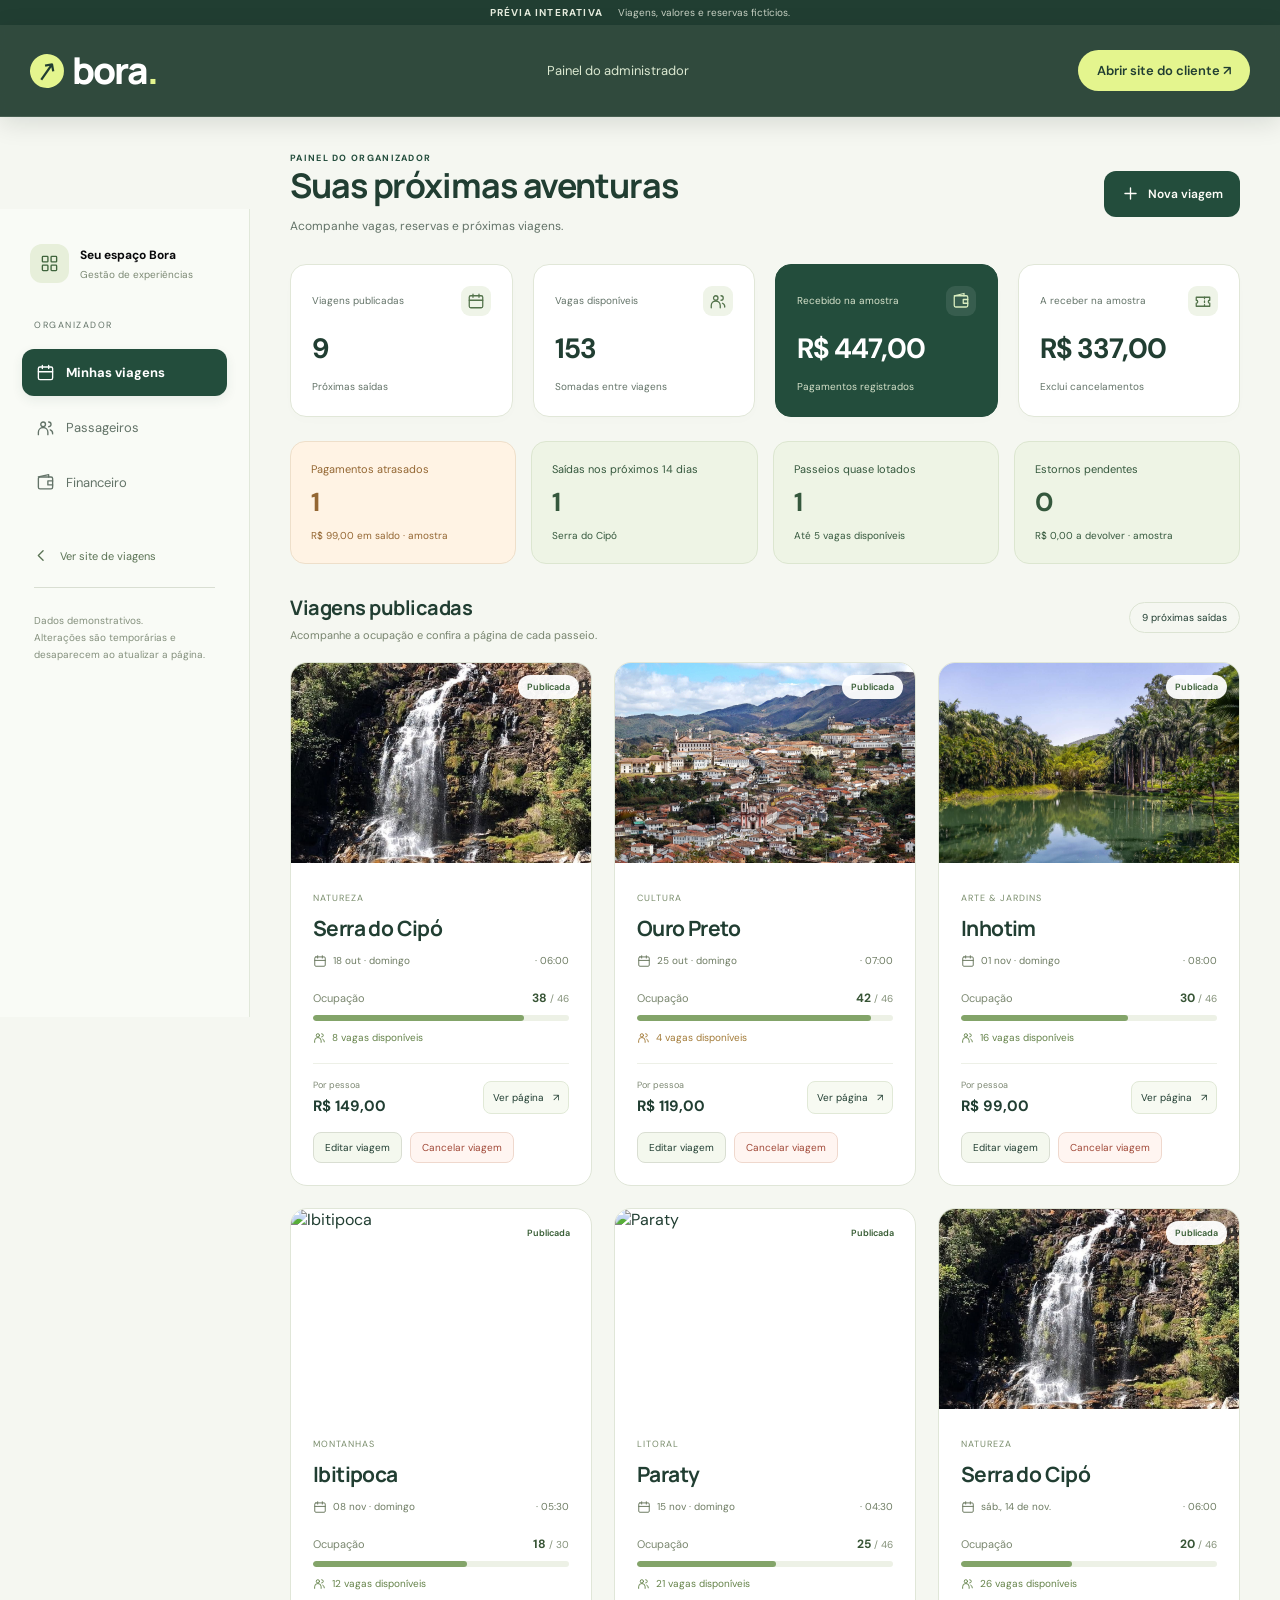
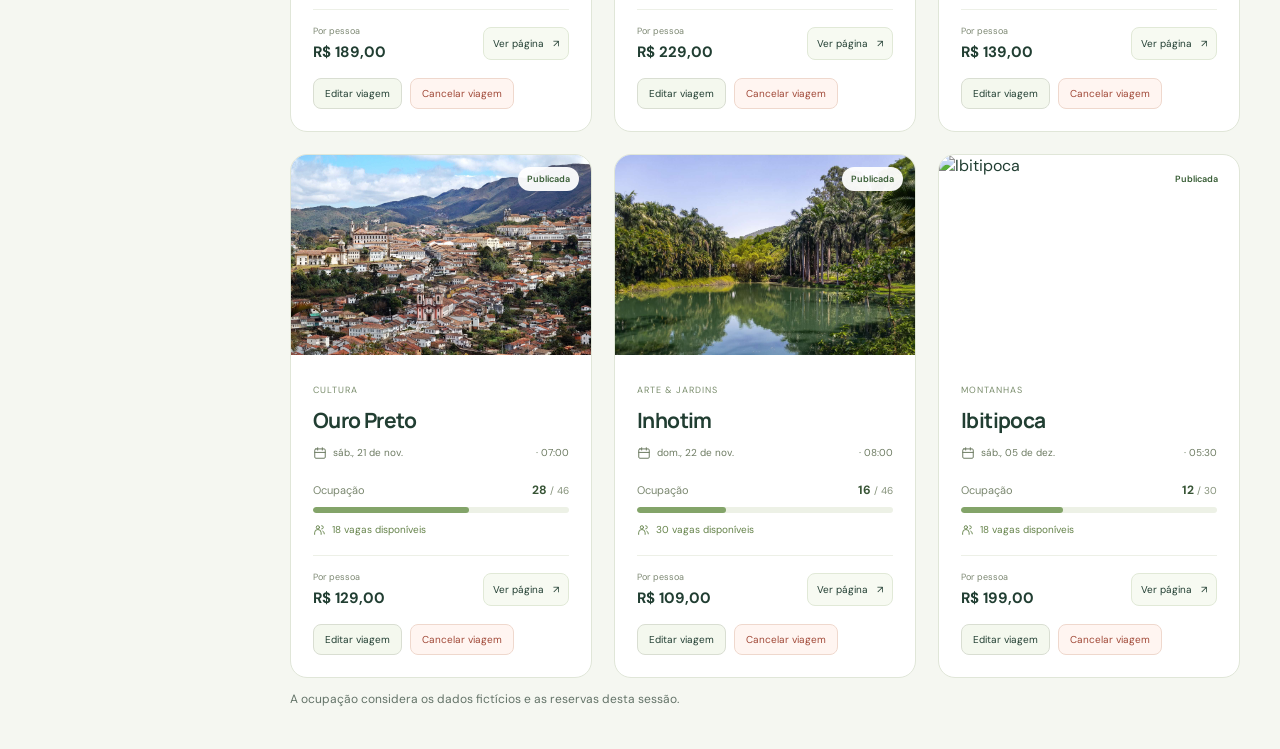
==== administrador/index.html @ 36e757f8 "Publica prototipos Bora cliente e administrador" ====
<!doctype html>
<html lang="pt-BR">
<head>
  <meta charset="utf-8"><meta name="viewport" content="width=device-width,initial-scale=1">
  <meta name="description" content="Conceito de uma plataforma de viagens bate-volta, reservas e organização de passageiros.">
  <title>Bora — painel do administrador</title>
  <link rel="icon" type="image/svg+xml" href="data:image/svg+xml,%3Csvg xmlns='http://www.w3.org/2000/svg' viewBox='0 0 64 64'%3E%3Crect width='64' height='64' rx='18' fill='%2316a34a'/%3E%3Ctext x='14' y='47' font-family='Arial' font-size='48' font-weight='bold' fill='white'%3Eb%3C/text%3E%3C/svg%3E">
  <link rel="stylesheet" href="styles.css?v=reservas-2"><link rel="stylesheet" href="theme.css?v=reservas-2"><link rel="stylesheet" href="explorer.css?v=mobile-admin"><script src="grid.js" defer></script><script src="header.js" defer></script><script src="app.js?v=admin-separado" defer></script><script src="selects.js" defer></script><script src="management.js?v=1" defer></script>
</head>
<body>
  <div class="demo-bar">PRÉVIA INTERATIVA <span>Viagens, valores e reservas fictícios.</span></div>
  <header class="site-header"><div class="header-inner"><a class="logo" href="#organizador"><span class="brand-symbol">↗</span>bora<span>.</span></a><span class="admin-site-label">Painel do administrador</span><a class="organizer-link" href="../cliente/" target="_blank" rel="noopener">Abrir site do cliente ↗</a></div></header>
  <main id="app"></main>
  <footer class="site-footer"><div><a class="logo" href="#viagens"><span class="brand-symbol" aria-hidden="true">↗</span>bora<span>.</span></a><p>Um dia de viagem. Muitas histórias para contar.</p></div><span>Conceito de produto · sem reservas ou cobranças reais</span></footer>
  <dialog id="booking-dialog" aria-labelledby="booking-title"></dialog>
  <dialog id="trip-dialog" aria-labelledby="trip-form-title"></dialog>
  <div id="toast" role="status" aria-live="polite"></div>
</body>
</html>
---- administrador/styles.css ----
@import url('https://fonts.googleapis.com/css2?family=DM+Sans:wght@400;500;600;700&family=Manrope:wght@400;500;600;700;800&display=swap');
:root{--ink:#162d31;--muted:#66777a;--orange:#fa683e;--orange-dark:#bf3b17;--green:#174f42;--line:#e4e9e7;--paper:#fff;--bg:#f6f8f7;--radius:20px;font-family:'DM Sans',Arial,sans-serif;color:var(--ink);background:var(--bg);font-size:16px;font-synthesis:none}
*{box-sizing:border-box}body{margin:0}button,input,select,textarea{font:inherit}button,a,input,select{touch-action:manipulation}button,a{ -webkit-tap-highlight-color:transparent }a{color:inherit;text-decoration:none}button{cursor:pointer}button:disabled{cursor:not-allowed;opacity:.5}button:focus-visible,a:focus-visible,input:focus-visible,select:focus-visible,textarea:focus-visible{outline:3px solid #257967;outline-offset:4px}img{display:block;width:100%;object-fit:cover}h1,h2,h3,h4,p{margin:0}h1,h2,h3,h4,.logo{font-family:Manrope,Arial,sans-serif}button{display:inline-flex;align-items:center;justify-content:center;gap:8px}svg.ico{width:19px;height:19px;flex-shrink:0}input,select,textarea{color:var(--ink);background:#fff}input,select,textarea{min-width:0}.demo-bar{background:#163e35;color:#fff;font-size:11px;letter-spacing:1.2px;padding:8px 20px;text-align:center;font-weight:700}.demo-bar span{letter-spacing:0;font-weight:400;opacity:.85;margin-left:12px}.site-header{background:#fff;border-bottom:1px solid var(--line)}.header-inner{max-width:1220px;margin:auto;display:flex;align-items:center;justify-content:space-between;padding:23px 36px;gap:30px}.logo{font-size:36px;font-weight:800;letter-spacing:-2px;line-height:1}.logo span{color:var(--orange)}nav{display:flex;gap:30px;font-size:14px;font-weight:500}nav a{padding:9px 0;color:var(--muted-foreground)}nav a.active{color:var(--ink);box-shadow:0 2px var(--orange)}.organizer-link{border:1px solid var(--line);border-radius:9px;padding:11px 14px;font-size:13px;font-weight:600}.container{max-width:1220px;padding:0 36px;margin:auto}.hero{display:grid;grid-template-columns:1fr 1fr;gap:50px;align-items:center;padding-top:38px;padding-bottom:35px}.eyebrow{display:flex;align-items:center;gap:7px;text-transform:uppercase;font-size:11px;letter-spacing:1.7px;color:var(--green);font-weight:700}.eyebrow svg{width:15px;height:15px}.hero h1{font-size:clamp(32px,4.1vw,52px);font-weight:800;letter-spacing:-2.2px;line-height:1.15;margin:14px 0 16px}.hero h1 em{font-style:normal;color:var(--orange-dark)}.hero p{font-size:16px;line-height:1.6;color:var(--muted-foreground);max-width:400px}.hero-photo{position:relative}.hero-photo img{height:292px;border-radius:24px;object-position:center 60%}.hero-photo:after{content:'';position:absolute;inset:0;border-radius:24px;background:linear-gradient(0deg,#092a2570,transparent 60%);pointer-events:none}.photo-caption{position:absolute;z-index:1;left:22px;bottom:21px;color:#fff}.photo-caption strong{display:block;font-size:21px;letter-spacing:-.4px}.photo-caption span{font-size:12px;opacity:.9}.hero-chip{position:absolute;top:17px;right:17px;z-index:1;background:#fff;padding:8px 12px;border-radius:30px;font-size:12px;display:flex;gap:7px;align-items:center}.hero-chip svg{color:var(--orange)}.search-panel{display:grid;grid-template-columns:1.05fr 1.5fr 1fr auto;align-items:center;padding:16px;background:#fff;border:1px solid var(--line);border-radius:15px;gap:16px;box-shadow:0 8px 24px #143a2e05}.search-field{border-right:1px solid var(--line);padding:0 18px 0 7px}.search-field:last-of-type{border:0}.search-field label{display:block;font-size:11px;text-transform:uppercase;letter-spacing:1px;color:var(--muted-foreground);margin-bottom:6px}.search-field input,.search-field select{border:0;padding:0;width:100%;font-size:14px;height:26px;background:transparent}.search-field input::placeholder{color:#8a9697}.button{border:0;border-radius:10px;background:var(--green);color:#fff;min-height:46px;padding:12px 20px;font-size:14px;font-weight:600;transition:background .15s,transform .15s}.button:hover{background:#226451}.button.orange{background:var(--orange);color:#fff}.button.orange:hover{background:#e95329}.button.secondary{background:#fff;color:var(--ink);border:1px solid var(--line)}.button.secondary:hover{background:#f0f4f2}.button.full{width:100%}.button.small{padding:9px 14px;min-height:38px}.section{padding:35px 0 50px}.section-title{display:flex;align-items:center;justify-content:space-between;gap:18px}.section-title h2{font-size:26px;letter-spacing:-.9px}.section-title p{color:var(--muted-foreground);margin-top:7px;font-size:14px}.result-count{color:var(--muted-foreground);font-size:13px}.filter-row{display:flex;gap:9px;margin:23px 0;flex-wrap:wrap}.filter{padding:8px 16px;border-radius:30px;border:1px solid var(--line);background:#fff;color:var(--muted-foreground);font-size:13px;min-height:37px}.filter.active{background:var(--ink);color:#fff;border-color:var(--ink)}.trip-grid{display:grid;grid-template-columns:repeat(3,minmax(0,1fr));gap:23px}.trip-card{background:#fff;border:1px solid var(--line);border-radius:var(--radius);overflow:hidden;transition:transform .2s,box-shadow .2s}.trip-card:hover{transform:translateY(-3px);box-shadow:0 12px 30px #143a2e10}.card-image{height:218px;position:relative}.card-image img{height:100%}.category-badge{position:absolute;top:15px;left:15px;background:#ffffffef;color:var(--ink);border-radius:30px;padding:6px 11px;font-size:11px;font-weight:600}.seats-badge{position:absolute;bottom:13px;left:15px;border-radius:6px;background:#fff;padding:6px 9px;font-size:12px;font-weight:600;color:var(--green)}.seats-badge.low{color:#8a4613;background:#fff2e1}.card-content{padding:20px}.card-date{display:flex;align-items:center;gap:6px;color:var(--muted-foreground);font-size:12px}.card-date svg{width:15px;height:15px}.card-content h3{font-size:23px;font-weight:800;letter-spacing:-.7px;margin:13px 0 7px}.card-description{color:var(--muted-foreground);font-size:14px;line-height:1.5;min-height:42px}.card-meta{display:flex;gap:14px;font-size:12px;color:var(--muted-foreground);margin:20px 0;flex-wrap:wrap}.card-meta span{display:flex;align-items:center;gap:5px}.card-meta svg{width:15px;height:15px}.card-bottom{display:flex;justify-content:space-between;align-items:center;gap:10px;border-top:1px solid var(--line);padding-top:18px}.price small{display:block;font-size:11px;color:var(--muted-foreground);margin-bottom:3px}.price strong{font-size:27px;letter-spacing:-1px}.price strong span{font-size:15px;letter-spacing:0}.help-strip{display:flex;align-items:center;justify-content:space-between;gap:24px;padding:24px 28px;background:#e8f0eb;border-radius:16px;margin-top:30px}.help-strip h3{font-size:17px;margin-bottom:7px}.help-strip p{color:#526c62;font-size:14px}.help-strip>svg{width:35px;height:35px;color:var(--green)}.site-footer{border-top:1px solid var(--line);max-width:1148px;margin:auto;padding:28px 0 35px;display:flex;justify-content:space-between;align-items:center;gap:20px}.site-footer .logo{font-size:28px}.site-footer p,.site-footer>span{font-size:12px;color:var(--muted-foreground);margin-top:9px}.back-link{display:inline-flex;align-items:center;gap:8px;font-size:14px;color:var(--muted-foreground);margin:28px 0 22px}.detail-heading{display:flex;justify-content:space-between;gap:20px;align-items:center;margin-bottom:23px}.detail-heading h1{font-size:40px;letter-spacing:-1.6px;margin:8px 0}.detail-heading p{color:var(--muted-foreground);font-size:14px}.detail-cover{height:350px;border-radius:20px}.detail-layout{display:grid;grid-template-columns:minmax(0,1fr) 340px;gap:50px;padding:32px 0 45px}.detail-main h2{font-size:23px;letter-spacing:-.7px;margin-bottom:15px}.detail-main p{line-height:1.8;color:var(--muted-foreground)}.detail-main section+section{margin-top:32px}.detail-facts{display:flex;gap:10px;flex-wrap:wrap;margin-bottom:25px}.fact{display:flex;align-items:center;gap:7px;background:#fff;border:1px solid var(--line);border-radius:8px;padding:10px;font-size:13px}.clean-list{padding:0;list-style:none;margin:0;display:grid;gap:12px}.clean-list li{display:flex;gap:9px;align-items:flex-start;font-size:14px;color:var(--muted-foreground)}.clean-list svg{color:var(--green)}.timeline{display:grid;gap:0}.timeline-item{display:grid;grid-template-columns:65px 1fr;gap:18px;padding:0 0 22px}.timeline-item time{font-weight:700;font-size:14px}.timeline-item>div{border-left:2px solid var(--line);padding-left:17px}.timeline-item b{font-size:15px}.timeline-item p{font-size:13px;margin-top:5px}.booking-aside{border:1px solid var(--line);background:#fff;border-radius:17px;padding:25px;height:max-content;position:sticky;top:20px}.booking-aside .price strong{font-size:36px}.booking-aside .availability{display:flex;gap:6px;align-items:center;color:var(--green);font-size:13px;margin:16px 0}.booking-aside label{display:block;font-size:13px;font-weight:600;margin:18px 0 7px}.control{border:1px solid #dce3df;border-radius:9px;padding:12px;width:100%;min-height:46px;font-size:15px}.booking-aside .button{margin-top:18px}.fine-print{font-size:12px;color:var(--muted-foreground);line-height:1.6;margin-top:12px}.total-line{display:flex;justify-content:space-between;border-top:1px solid var(--line);padding-top:16px;margin-top:20px;font-size:15px}.text-tag{font-size:12px;background:#e9f0eb;color:var(--green);padding:7px 11px;border-radius:30px;display:inline-flex;align-items:center;gap:6px}.empty-state{padding:60px 20px;text-align:center;background:#fff;border:1px dashed #d5dfd9;border-radius:18px}.empty-state h2{font-size:23px;margin:13px 0}.empty-state p{color:var(--muted-foreground);line-height:1.7;max-width:480px;margin:0 auto 22px}.empty-state>svg{height:40px;width:40px;color:var(--green)}.page-heading{margin:35px 0 27px;display:flex;align-items:center;justify-content:space-between;gap:20px}.page-heading h1{font-size:32px;letter-spacing:-1px}.page-heading p{font-size:14px;color:var(--muted-foreground);margin-top:9px}.reservation-list{display:grid;gap:18px;margin-bottom:50px}.reservation-card{display:grid;grid-template-columns:165px 1fr auto;align-items:center;gap:24px;background:#fff;border:1px solid var(--line);border-radius:16px;padding:16px}.reservation-card img{height:120px;border-radius:10px}.reservation-card h2{font-size:21px;margin:8px 0}.reservation-card p{color:var(--muted-foreground);font-size:13px;line-height:1.8}.status{display:inline-flex;padding:5px 9px;border-radius:6px;font-size:12px;font-weight:600;background:#e6f3e9;color:#306c40}.status.pending{background:#fff0dc;color:#905214}.status.cancelled{background:#f8e9e6;color:#aa4835}.status.demo{background:#edf0f4;color:#52687c}.admin-layout{display:grid;grid-template-columns:218px minmax(0,1fr);min-height:650px}.admin-sidebar{background:#fff;border-right:1px solid var(--line);padding:30px 20px}.admin-sidebar p{font-size:11px;text-transform:uppercase;letter-spacing:1px;color:var(--muted-foreground);margin:0 12px 18px}.admin-sidebar button{width:100%;justify-content:flex-start;background:transparent;border:0;padding:13px;border-radius:9px;font-size:14px;color:var(--muted-foreground);margin-bottom:5px}.admin-sidebar button.active{background:#e9f2ed;color:var(--green);font-weight:700}.admin-sidebar .admin-note{border-top:1px solid var(--line);padding-top:24px;font-size:12px;line-height:1.7;text-transform:none;letter-spacing:0;margin-top:45px}.admin-main{padding:0 35px 40px;max-width:1250px;width:100%;margin:auto}.stats{display:grid;grid-template-columns:repeat(4,minmax(0,1fr));gap:14px;margin-bottom:28px}.stat{background:#fff;border:1px solid var(--line);border-radius:13px;padding:18px}.stat .stat-label{font-size:12px;color:var(--muted-foreground);display:flex;justify-content:space-between;gap:8px}.stat strong{display:block;font-size:29px;letter-spacing:-1px;margin:12px 0 4px}.stat small{font-size:11px;color:var(--muted-foreground)}.admin-panel{background:#fff;border:1px solid var(--line);border-radius:15px;overflow:hidden}.panel-heading{padding:20px;display:flex;align-items:center;justify-content:space-between;gap:15px}.panel-heading h2{font-size:19px;letter-spacing:-.5px}.panel-heading span{color:var(--muted-foreground);font-size:12px}.table-scroll{overflow:auto}table{border-collapse:collapse;width:100%;font-size:13px;text-align:left}th{background:#f6f8f7;font-size:11px;font-weight:600;color:var(--muted-foreground);padding:14px 18px;white-space:nowrap}td{padding:18px;border-top:1px solid var(--line);white-space:nowrap}td strong{display:block;margin-bottom:6px;font-size:14px}td small{color:var(--muted-foreground)}.table-photo{display:flex;align-items:center;gap:12px}.table-photo img{width:49px;height:49px;border-radius:9px}.occupancy{width:105px}.occupancy span{font-size:12px;display:block;margin-bottom:8px}.track{height:5px;background:#e8eeea;border-radius:5px;overflow:hidden}.track i{display:block;height:100%;background:var(--green)}.table-action{background:transparent;border:1px solid var(--line);border-radius:7px;padding:8px 10px;font-size:12px;color:var(--ink)}.admin-tip{padding:18px 20px;background:#e9f0eb;border-radius:11px;margin-top:22px;font-size:13px;line-height:1.7;color:#466258}.admin-trip-tabs{display:flex;gap:10px;margin-bottom:18px;flex-wrap:wrap}.admin-trip-tabs select{max-width:300px}.money-row{display:flex;justify-content:space-between;align-items:center;padding:19px 22px;border-top:1px solid var(--line);gap:15px}.money-row p{font-size:13px;color:var(--muted-foreground);margin-top:5px}.money-row strong{font-size:20px}.money-row.total{background:#eaf2ed}.dialog-header{display:flex;justify-content:space-between;align-items:start;gap:20px;margin-bottom:25px}.dialog-header h2{font-size:23px;letter-spacing:-.6px;margin-top:6px}.dialog-header span{font-size:11px;text-transform:uppercase;letter-spacing:1px;color:var(--muted-foreground)}.icon-button{width:36px;height:36px;border:1px solid var(--line);background:#fff;border-radius:50%;flex-shrink:0}.icon-button svg{width:16px;height:16px}dialog{border:1px solid var(--line);border-radius:21px;padding:28px;max-width:530px;width:calc(100% - 30px);max-height:90dvh;color:var(--ink);box-shadow:0 30px 100px #0003}dialog::backdrop{background:#122b2bb0;backdrop-filter:blur(3px)}.booking-summary{display:flex;gap:15px;align-items:center;padding:13px;background:var(--bg);border-radius:11px;margin-bottom:20px}.booking-summary img{width:77px;height:69px;border-radius:8px}.booking-summary h3{font-size:17px;margin-bottom:5px}.booking-summary p{font-size:12px;line-height:1.7;color:var(--muted-foreground)}.form-grid{display:grid;gap:17px}.form-grid label{display:grid;gap:7px;font-size:13px;font-weight:600}.form-grid label small{color:var(--muted-foreground);font-weight:400}.field-pair{display:grid;grid-template-columns:1fr 1fr;gap:14px}.check-label{display:flex!important;align-items:flex-start;gap:9px!important;font-size:12px!important;color:var(--muted-foreground);line-height:1.6;font-weight:400!important}.check-label input{margin-top:3px;accent-color:var(--green)}.form-actions{display:flex;gap:10px;justify-content:flex-end;margin-top:23px}.success{text-align:center;padding:12px 0}.success-symbol{width:66px;height:66px;border-radius:50%;background:#e9f4eb;color:var(--green);display:grid;place-items:center;margin:0 auto 19px}.success-symbol svg{width:30px;height:30px}.success h2{font-size:26px;letter-spacing:-.8px;margin-bottom:12px}.success p{font-size:14px;line-height:1.8;color:var(--muted-foreground)}.success .reference{background:var(--bg);padding:17px;border-radius:9px;display:block;margin:22px 0;font-size:18px;font-weight:700;letter-spacing:2px}.success .button{margin-top:15px}#toast{position:fixed;bottom:22px;left:50%;transform:translate(-50%,20px);opacity:0;pointer-events:none;max-width:calc(100% - 32px);padding:13px 20px;background:var(--ink);color:#fff;border-radius:10px;font-size:13px;z-index:20;transition:transform .2s,opacity .2s;box-shadow:0 10px 30px #0002}#toast.show{opacity:1;transform:translate(-50%,0)}.faq-item{border-top:1px solid var(--line);padding:16px 0}.faq-item summary{cursor:pointer;font-size:14px;font-weight:600}.faq-item p{font-size:13px;margin-top:10px;line-height:1.7}.lead{max-width:500px}.route-message{min-height:500px;padding-top:40px}.compact-meta{display:flex;gap:8px;flex-wrap:wrap;margin-top:13px}.compact-meta span{font-size:12px;background:#f1f4f2;padding:7px 10px;border-radius:6px}
@media(min-width:1500px){.admin-main{padding-left:50px;padding-right:50px}.admin-layout{grid-template-columns:250px minmax(0,1fr)}}
@media(max-width:1050px){.header-inner{padding:20px 25px}.container{padding:0 25px}.hero{gap:28px}.hero h1{font-size:40px}.trip-grid{gap:16px}.card-content{padding:16px}.card-bottom .button{padding:10px 13px;font-size:12px}.search-panel{gap:8px}.search-field{padding-right:10px}.site-footer{margin:0 25px}.admin-layout{grid-template-columns:175px minmax(0,1fr)}.admin-main{padding:0 22px 30px}.stats{grid-template-columns:repeat(2,minmax(0,1fr))}.detail-layout{gap:30px;grid-template-columns:minmax(0,1fr) 310px}.card-meta{gap:8px}}
@media(max-width:780px){.header-inner{gap:15px;flex-wrap:wrap}.logo{font-size:32px}nav{gap:20px}.organizer-link{font-size:12px;padding:10px}.hero{grid-template-columns:1fr 1fr;padding-top:28px;gap:22px}.hero h1{font-size:33px;letter-spacing:-1.5px}.hero p{font-size:14px}.hero-photo img{height:245px}.hero-chip{display:none}.search-panel{grid-template-columns:1fr 1fr;gap:18px}.search-field:nth-child(2){border:0}.search-panel .button{min-height:44px}.trip-grid{grid-template-columns:repeat(2,minmax(0,1fr))}.detail-layout{grid-template-columns:1fr;gap:30px}.booking-aside{position:static;grid-row:1}.detail-cover{height:300px}.detail-heading h1{font-size:32px}.site-footer{align-items:start}.site-footer>span{max-width:170px;text-align:right}.admin-layout{grid-template-columns:1fr}.admin-sidebar{padding:13px 20px;display:flex;gap:7px;border-right:0;border-bottom:1px solid var(--line);overflow:auto}.admin-sidebar>p{display:none}.admin-sidebar button{width:auto;white-space:nowrap;margin:0;font-size:13px;padding:11px}.reservation-card{grid-template-columns:100px 1fr;gap:15px}.reservation-card img{height:100px}.reservation-card>.button{grid-column:2;justify-self:start}.detail-heading .text-tag{display:none}}
@media(max-width:520px){.demo-bar{font-size:10px;letter-spacing:.8px}.demo-bar span{display:block;margin:4px 0 0}.header-inner{padding:18px 20px}.header-inner nav{order:3;width:100%;font-size:13px;justify-content:center;padding-top:5px}.container{padding:0 20px}.hero{grid-template-columns:1fr;padding:28px 0 22px;gap:23px}.hero h1{font-size:37px;letter-spacing:-1.8px}.hero p{font-size:15px;max-width:100%}.hero-photo img{height:220px}.eyebrow{font-size:10px}.search-panel{padding:16px;grid-template-columns:1fr}.search-field{border:0;border-bottom:1px solid var(--line)!important;padding:0 0 12px}.search-field:last-of-type{border:0!important}.search-field input,.search-field select{font-size:16px}.trip-grid{grid-template-columns:1fr;gap:23px}.section{padding-top:28px}.section-title{align-items:start;flex-direction:column;gap:10px}.section-title h2{font-size:24px}.card-image{height:235px}.card-content{padding:21px}.card-description{min-height:0}.card-bottom .button{font-size:14px;padding:12px 17px}.help-strip{padding:20px;gap:15px}.help-strip>svg{display:none}.help-strip h3{font-size:16px}.help-strip p{font-size:13px}.site-footer{margin:0 20px;flex-direction:column;gap:15px}.site-footer>span{max-width:none;text-align:left}.detail-heading h1{font-size:30px}.detail-cover{height:230px}.detail-layout{padding-top:24px}.booking-aside{padding:20px}.page-heading{align-items:start;flex-direction:column;margin-top:25px}.page-heading h1{font-size:27px}.stats{gap:10px}.stat{padding:15px}.stat strong{font-size:25px}.stat .stat-label{font-size:11px}.stat .stat-label svg{display:none}.admin-main{padding:0 17px 28px}.panel-heading{align-items:start;flex-direction:column;gap:7px}.reservation-card{grid-template-columns:1fr}.reservation-card img{height:160px}.reservation-card>.button{grid-column:1}.field-pair{grid-template-columns:1fr}dialog{padding:22px}.form-actions{flex-wrap:wrap}.form-actions .button{flex:1}.detail-facts{gap:8px}.fact{font-size:12px}.money-row{padding:17px;font-size:14px}.money-row strong{font-size:17px}}
.admin-main,.admin-sidebar{min-width:0}.stat strong{overflow-wrap:anywhere}.money-row small{display:block;font-size:12px;color:var(--muted-foreground);margin-bottom:5px}
.sr-only{position:absolute;width:1px;height:1px;padding:0;margin:-1px;overflow:hidden;clip:rect(0,0,0,0);white-space:nowrap;border:0}
@media(prefers-reduced-motion:reduce){*{scroll-behavior:auto!important;transition:none!important}}
---- administrador/theme.css ----
:root {
  --background: oklch(1 0 0);
  --foreground: oklch(0.141 0.005 285.823);
  --card: oklch(1 0 0);
  --card-foreground: oklch(0.141 0.005 285.823);
  --popover: oklch(1 0 0);
  --popover-foreground: oklch(0.141 0.005 285.823);
  --primary: oklch(0.527 0.154 150.069);
  --primary-foreground: oklch(0.982 0.018 155.826);
  --secondary: oklch(0.967 0.001 286.375);
  --secondary-foreground: oklch(0.21 0.006 285.885);
  --muted: oklch(0.967 0.001 286.375);
  --muted-foreground: oklch(0.552 0.016 285.938);
  --accent: oklch(0.967 0.001 286.375);
  --accent-foreground: oklch(0.21 0.006 285.885);
  --destructive: oklch(0.577 0.245 27.325);
  --border: oklch(0.92 0.004 286.32);
  --input: oklch(0.92 0.004 286.32);
  --ring: oklch(0.705 0.015 286.067);
  --chart-1: oklch(0.871 0.006 286.286);
  --chart-2: oklch(0.552 0.016 285.938);
  --chart-3: oklch(0.442 0.017 285.786);
  --chart-4: oklch(0.37 0.013 285.805);
  --chart-5: oklch(0.274 0.006 286.033);
  --radius: 0.625rem;
  --sidebar: oklch(0.985 0 0);
  --sidebar-foreground: oklch(0.141 0.005 285.823);
  --sidebar-primary: oklch(0.627 0.194 149.214);
  --sidebar-primary-foreground: oklch(0.982 0.018 155.826);
  --sidebar-accent: oklch(0.967 0.001 286.375);
  --sidebar-accent-foreground: oklch(0.21 0.006 285.885);
  --sidebar-border: oklch(0.92 0.004 286.32);
  --sidebar-ring: oklch(0.705 0.015 286.067);
  --ink: var(--foreground);
  --green: var(--primary);
  --orange: var(--primary);
  --orange-dark: var(--primary);
  --line: var(--border);
  --paper: var(--card);
  --bg: var(--background);
  color-scheme: light;
}
.dark {
  --background: oklch(0.141 0.005 285.823);
  --foreground: oklch(0.985 0 0);
  --card: oklch(0.21 0.006 285.885);
  --card-foreground: oklch(0.985 0 0);
  --popover: oklch(0.21 0.006 285.885);
  --popover-foreground: oklch(0.985 0 0);
  --primary: oklch(0.448 0.119 151.328);
  --primary-foreground: oklch(0.982 0.018 155.826);
  --secondary: oklch(0.274 0.006 286.033);
  --secondary-foreground: oklch(0.985 0 0);
  --muted: oklch(0.274 0.006 286.033);
  --muted-foreground: oklch(0.705 0.015 286.067);
  --accent: oklch(0.274 0.006 286.033);
  --accent-foreground: oklch(0.985 0 0);
  --destructive: oklch(0.704 0.191 22.216);
  --border: oklch(1 0 0 / 10%);
  --input: oklch(1 0 0 / 15%);
  --ring: oklch(0.552 0.016 285.938);
  --chart-1: oklch(0.871 0.006 286.286);
  --chart-2: oklch(0.552 0.016 285.938);
  --chart-3: oklch(0.442 0.017 285.786);
  --chart-4: oklch(0.37 0.013 285.805);
  --chart-5: oklch(0.274 0.006 286.033);
  --sidebar: oklch(0.21 0.006 285.885);
  --sidebar-foreground: oklch(0.985 0 0);
  --sidebar-primary: oklch(0.723 0.219 149.579);
  --sidebar-primary-foreground: oklch(0.982 0.018 155.826);
  --sidebar-accent: oklch(0.274 0.006 286.033);
  --sidebar-accent-foreground: oklch(0.985 0 0);
  --sidebar-border: oklch(1 0 0 / 10%);
  --sidebar-ring: oklch(0.552 0.016 285.938);
  color-scheme: dark;
}
body{background:var(--background);color:var(--foreground)}
.site-header,.search-panel,.trip-card,.booking-aside,.empty-state,.reservation-card,.stat,.admin-panel,.icon-button,.filter,.button.secondary{background:var(--card);color:var(--card-foreground)}
input,select,textarea,.control{background:var(--card);color:var(--foreground);border-color:var(--input)}
.demo-bar,.button,.button.orange{background:var(--primary);color:var(--primary-foreground)}
.button:hover,.button.orange:hover{background:color-mix(in oklch,var(--primary) 88%,var(--foreground))}
.button.secondary:hover,.filter:hover{background:var(--accent);color:var(--accent-foreground)}
.filter.active{background:var(--primary);color:var(--primary-foreground);border-color:var(--primary)}
.hero-chip,.category-badge,.seats-badge{background:var(--card);color:var(--card-foreground)}
.seats-badge.low{background:var(--card);color:var(--destructive)}
.help-strip,.admin-tip,.booking-summary,.success .reference,.compact-meta span,.text-tag,.money-row.total,.fact,th{background:var(--muted);color:var(--foreground)}
.help-strip p,.admin-tip,.money-row p,.money-row small,th{color:var(--muted-foreground)}
.track{background:var(--muted)}.track i{background:var(--primary)}
.admin-sidebar{background:var(--sidebar);color:var(--sidebar-foreground);border-color:var(--sidebar-border)}
.admin-sidebar button.active{background:var(--sidebar-accent);color:var(--sidebar-primary)}
.admin-sidebar button{color:var(--muted-foreground)}
.status,.success-symbol{background:color-mix(in oklch,var(--primary) 12%,var(--card));color:var(--foreground)}
.status.pending{background:var(--secondary);color:var(--secondary-foreground)}
.status.cancelled{background:color-mix(in oklch,var(--destructive) 12%,var(--card));color:var(--destructive)}
.status.demo{background:var(--muted);color:var(--muted-foreground)}
.table-action{color:var(--foreground);border-color:var(--border)}
dialog{background:var(--popover);color:var(--popover-foreground)}
#toast{background:var(--foreground);color:var(--background)}
button:focus-visible,a:focus-visible,input:focus-visible,select:focus-visible,textarea:focus-visible{outline-color:var(--ring)}
.hero-photo:after{background:linear-gradient(0deg,#0009,transparent 65%)}
.hero-photo img,.hero-photo:after,.detail-cover,.trip-card,.search-panel,.help-strip,.booking-aside,.empty-state,.reservation-card,.admin-panel,.stat,dialog{border-radius:var(--radius)}
.button,.organizer-link,.control,.table-action,.fact,.booking-summary,.admin-tip{border-radius:calc(var(--radius) - 2px)}
.theme-toggle{background:var(--secondary);color:var(--secondary-foreground);border:1px solid var(--border);border-radius:calc(var(--radius) - 2px);padding:9px 11px;font-size:12px;min-height:38px;white-space:nowrap}
.header-actions{display:flex;align-items:center;gap:9px}
@media(max-width:520px){.header-inner{gap:10px}.header-actions{gap:6px}.organizer-link{font-size:11px;padding:9px}.theme-toggle{font-size:11px;padding:8px;min-height:36px}.logo{font-size:29px}}
---- administrador/explorer.css ----
@import url('https://fonts.googleapis.com/css2?family=Barlow+Condensed:wght@600;700;800&display=swap');
:root{--background:#f5f3eb;--foreground:#213e32;--card:#fffef9;--card-foreground:#213e32;--primary:#234d3c;--primary-foreground:#fffef9;--muted:#eaece2;--muted-foreground:#637368;--secondary:#eaece2;--border:#d9ded2;--accent:#e6eadf;--sidebar:#eaece2;--sidebar-primary:#234d3c;--radius:16px;--orange:#d9fb77;--orange-dark:#234d3c;--ring:#6c8b56;color-scheme:light}
html{scroll-behavior:smooth;scroll-padding-top:24px}
.demo-bar{background:#213e32;color:#e7eddf;font-size:10px;padding:6px}
.site-header{background:var(--background);border:0}.header-inner{padding-top:25px;padding-bottom:25px}
.logo{display:flex;align-items:center;gap:8px;font-size:37px;letter-spacing:-2px}.logo>span:last-child{margin-left:-8px;color:var(--primary)}
.logo .brand-symbol{display:grid;place-items:center;background:var(--primary);color:#d9fb77;border-radius:50%;width:34px;height:34px;font-size:27px;letter-spacing:0;font-family:Arial;transform:rotate(-10deg)}
.organizer-link{border-color:#bdc9ba;border-radius:30px;padding:11px 18px}.header-inner nav a.active{box-shadow:none;color:var(--primary);font-weight:700}
.hero{position:relative;grid-template-columns:1fr 1.05fr;gap:0;background:#213e32;border-radius:22px;overflow:hidden;padding:0;margin:12px 0 0;min-height:510px;isolation:isolate}
.hero-copy{padding:48px 38px 42px;position:relative;z-index:2;color:#fffef9}
.hero .eyebrow{color:#d9fb77;font-size:10px;letter-spacing:1.4px}.hero h1{font-family:'Barlow Condensed',Impact,'Arial Narrow',sans-serif;font-size:clamp(66px,7.5vw,104px);line-height:.95;letter-spacing:-1px;font-weight:700;margin:28px 0 24px}
.hero h1 em{color:#d9fb77}.hero p{color:#dae2d6;max-width:340px;font-size:15px;line-height:1.7}
.hero-cta{display:inline-flex;align-items:center;gap:20px;background:#d9fb77;color:#213e32;padding:15px 18px;border-radius:8px;font-weight:700;font-size:13px;margin-top:25px}.hero-cta span{font-size:22px}.hero-cta:hover{background:#e6ffab}
.expedition-label{display:block;font-size:9px;letter-spacing:2px;color:#aabda5;margin-top:34px}
.hero-photo{height:100%;min-height:510px}.hero-photo img{height:100%;position:absolute;inset:0;min-height:510px;border-radius:0;object-position:55% center}.hero-photo:after{border-radius:0;background:linear-gradient(90deg,#213e32 0%,#213e3200 38%),linear-gradient(0deg,#0e291acc,transparent 55%)}
.hero-photo:before{content:'ROTA 001 / MG';position:absolute;right:25px;top:85px;color:#fff;z-index:2;font-size:10px;letter-spacing:2px;writing-mode:vertical-rl}
.hero-chip{background:#fffef9e8;color:#213e32;border-radius:30px;font-size:11px;top:24px;right:24px}.photo-caption{left:38px;bottom:38px}.photo-caption strong{font-size:25px}.photo-caption span{display:block;max-width:250px;line-height:1.5;margin-top:6px}
.search-panel{position:relative;margin:22px 0 0;border-radius:12px;padding:20px;box-shadow:0 8px 24px #213e3207}.search-panel .button{border-radius:8px}
.section{padding-top:48px}.section-title h2{font-size:30px;letter-spacing:-1px}.section-title p{font-size:14px}.result-count{font-size:12px;white-space:nowrap}
.filter-row{margin:25px 0}.filter{background:transparent;border-radius:6px;padding:9px 17px}.filter.active{background:#213e32;border-color:#213e32;color:#fffef9}
.trip-grid{gap:24px}.trip-card{border-radius:12px;box-shadow:none}.trip-card:hover{box-shadow:0 14px 30px #213e3212}.card-image{height:260px;overflow:hidden}.card-image img{transition:transform .4s}.trip-card:hover .card-image img{transform:scale(1.04)}
.category-badge{background:#fffef9ee;border-radius:4px;font-size:10px;text-transform:uppercase;letter-spacing:1px;padding:8px 10px}.seats-badge{border-radius:4px;font-size:11px;background:#d9fb77;color:#213e32}.seats-badge.low{background:#ffe3b1;color:#703b13}
.card-content{padding:23px}.card-content h3{font-size:26px;margin-top:14px}.card-bottom .button{border-radius:7px}.price strong{font-size:29px}.card-date{font-size:11px;letter-spacing:.3px}
.help-strip{background:#e5eadb;border:1px solid #d6dfcb;border-radius:12px;padding:30px;position:relative;overflow:hidden}.help-strip:after{content:'↗';font-size:140px;line-height:1;color:#d4dec9;position:absolute;right:20px;top:-20px;pointer-events:none}.help-strip>div{margin-right:auto;position:relative;z-index:1}.help-strip h3{font-size:20px}.help-strip p{max-width:700px;line-height:1.6}
.site-footer{padding-top:38px;padding-bottom:40px}.site-footer .brand-symbol{width:27px;height:27px;font-size:22px}.detail-cover{border-radius:16px}.booking-aside{box-shadow:0 10px 35px #213e3208}.admin-sidebar{background:#eaece2}.admin-main{background:var(--background)}
@media(max-width:900px){.hero{min-height:470px;grid-template-columns:1fr 1fr}.hero-copy{padding:35px 26px}.hero h1{font-size:78px}.hero-photo,.hero-photo img{min-height:470px}.hero-cta{gap:10px;font-size:12px}.card-image{height:230px}}
@media(max-width:650px){.hero{display:flex;flex-direction:column}.hero-copy{padding:30px 25px}.hero h1{font-size:80px;margin-top:24px}.hero p{max-width:100%}.expedition-label{margin-top:24px}.hero-photo{min-height:260px;width:100%}.hero-photo img{min-height:260px;height:260px;position:relative}.hero-photo:after{background:linear-gradient(0deg,#0e291acc,transparent 70%)}.hero-chip{top:16px;right:16px}.hero-photo:before{top:65px;right:18px}.photo-caption{left:25px;bottom:24px}.photo-caption strong{font-size:23px}.photo-caption span{max-width:100%;padding-right:30px}.search-panel{margin-top:16px;padding:18px}.section{padding-top:34px}.section-title{align-items:flex-start}.section-title h2{font-size:25px}.section-title .result-count{white-space:normal;text-align:right;max-width:80px}.card-image{height:255px}.help-strip{padding:23px;align-items:flex-start}.help-strip h3{font-size:18px}.help-strip:after{opacity:.5}.site-footer{padding:30px 0}.header-inner{padding-top:19px;padding-bottom:19px}.logo{font-size:33px}.organizer-link{font-size:11px;padding:10px 12px}}
@media(prefers-reduced-motion:reduce){html{scroll-behavior:auto}.card-image img{transition:none}}
/* Nature-led, immersive opening and quiet editorial sections. */
:root{--background:#fafbf7;--card:#fff;--radius:20px}
.home-view .site-header{position:absolute;z-index:5;top:27px;left:0;right:0;background:transparent;color:#fff}
.home-view .header-inner{max-width:1440px;padding:23px 48px}.home-view nav a,.home-view nav a.active{color:#fff}.home-view .logo>span:last-child{color:#e4f58e}.home-view .logo .brand-symbol{background:#e4f58e;color:#213e32}.home-view .organizer-link{background:#e4f58e;color:#213e32;border:0}
.home-view #app>.container{max-width:1440px;padding:0 48px}.home-view .hero{margin:0 -48px 0;min-height:760px;height:calc(100svh - 27px);max-height:1050px;border-radius:0;display:flex;align-items:center;justify-content:center;text-align:center;background:#123b29}
.hero-copy{padding:100px 24px 120px;width:100%}.hero .eyebrow{justify-content:center;color:#fff;font-size:12px;letter-spacing:1.6px}.hero h1{font-family:Manrope,Arial,sans-serif;font-size:clamp(58px,6.9vw,100px);font-weight:800;line-height:1.08;letter-spacing:-5px;margin:24px 0}.hero h1 em{color:#fff}.hero p{margin:auto;max-width:470px;color:#f0f4ec;font-size:15px}.hero-cta{border-radius:40px;background:#ffffff16;backdrop-filter:blur(12px);color:#fff;border:1px solid #ffffffa0;font-size:14px;padding:15px 22px;transition:background .25s,color .25s,transform .25s}.hero-cta:hover{background:#e4f58e;color:#213e32;transform:translateY(-3px)}.hero-cta span{transition:transform .25s}.hero-cta:hover span{transform:translate(3px,-3px)}
.hero-photo{position:absolute;inset:0;z-index:-1;min-height:100%;width:100%;height:100%}.hero-photo img{position:absolute;inset:0;height:100%;min-height:100%;object-position:center 43%;animation:landscape-in 1.6s ease-out both}.hero-photo:after{background:linear-gradient(0deg,#07261799,#05241445 50%,#0524146b)}.hero-photo:before{content:'19° S / 43° W';right:48px;top:auto;bottom:48px;writing-mode:horizontal-tb;font-size:10px}
.hero-chip{top:auto;bottom:40px;right:50%;transform:translateX(50%);color:#fff;background:transparent;border:1px solid #ffffff55;padding:10px 15px}.hero-chip svg{color:#e4f58e}.photo-caption{left:48px;bottom:42px;text-align:left}.photo-caption strong{font-size:18px}.photo-caption span{font-size:11px;max-width:250px}.expedition-label{color:#e7eedf;font-size:9px;letter-spacing:2px;margin-top:28px}
.journey-intro{max-width:850px;margin:100px auto 66px;text-align:center}.journey-intro .eyebrow{justify-content:center;font-size:10px}.journey-intro h2{font-size:clamp(29px,3.7vw,48px);line-height:1.22;letter-spacing:-2px;margin:22px 0}.journey-intro>p{max-width:540px;margin:auto;font-size:15px;color:var(--muted-foreground);line-height:1.8}.journey-facts{display:flex;justify-content:center;gap:40px;margin-top:40px;font-size:11px;color:#7b8d6f}.journey-facts b{font-weight:500;color:#213e32;margin-left:8px}
.search-panel{max-width:1148px;margin:0 auto;box-shadow:none;border-radius:16px;padding:22px}.section{padding-top:85px;padding-bottom:70px}.section-title h2{font-size:38px;letter-spacing:-1.5px}.filter{border-radius:30px}.trip-card{border:0;background:transparent;overflow:visible;border-radius:0}.trip-card:hover{box-shadow:none;transform:none}.card-image{height:330px;border-radius:20px}.trip-card:hover .card-image img{transform:scale(1.06)}.card-content{padding:22px 2px}.category-badge{border-radius:30px;padding:8px 12px;font-size:9px}.seats-badge{border-radius:30px;padding:8px 12px;background:#e4f58e}.card-bottom .button{border-radius:30px;padding:10px 17px}.button{transition:background .25s,transform .25s}.button:hover{transform:translateY(-2px)}.card-meta{margin:16px 0 22px}.card-description{max-width:330px}.card-content h3{font-size:26px}
.nature-story{display:grid;grid-template-columns:1.1fr 1fr;align-items:center;gap:70px;margin:95px 0 70px}.nature-story>img{height:480px;border-radius:22px}.nature-story h2{font-size:clamp(30px,3.4vw,46px);letter-spacing:-1.8px;line-height:1.2;margin:20px 0}.nature-story p{color:var(--muted-foreground);font-size:15px;line-height:1.8;max-width:370px}.story-link{display:inline-flex;gap:32px;align-items:center;border-bottom:1px solid #9aac90;padding:13px 0;margin-top:20px;font-size:14px}.story-link span{transition:transform .25s}.story-link:hover span{transform:translate(4px,-4px)}.help-strip{background:#eef2e6;border:0;padding:30px;border-radius:20px}.site-footer{max-width:1344px}
.reveal{opacity:0;transform:translateY(22px);transition:opacity .7s ease var(--delay,0ms),transform .7s ease var(--delay,0ms)}.reveal.in-view{opacity:1;transform:translateY(0)}.hero-copy{animation:copy-in .9s .1s both}@keyframes copy-in{from{opacity:0;transform:translateY(15px)}to{opacity:1;transform:translateY(0)}}@keyframes landscape-in{from{transform:scale(1.04)}to{transform:scale(1)}}
@media(max-width:900px){.home-view .hero{min-height:690px}.hero h1{font-size:72px;letter-spacing:-3px}.card-image{height:265px}.nature-story{gap:35px}.nature-story>img{height:400px}.journey-facts{gap:22px}}
@media(max-width:650px){.home-view .header-inner{padding:16px 20px}.home-view .site-header{top:38px}.home-view #app>.container{padding:0 20px}.home-view .hero{margin:0 -20px;min-height:690px;height:calc(100svh - 38px);max-height:850px}.hero-copy{padding:135px 22px 145px}.hero h1{font-size:56px;letter-spacing:-2.7px;margin:22px 0}.hero p{font-size:14px;max-width:310px}.hero .eyebrow{font-size:9px;letter-spacing:1px}.hero-photo img{height:100%;min-height:100%;position:absolute;object-position:48% center}.hero-photo:after{background:linear-gradient(0deg,#072617b5,#05241460 50%,#05241480)}.hero-photo:before{display:none}.photo-caption{left:23px;bottom:27px}.photo-caption strong{font-size:16px}.photo-caption span{max-width:170px;font-size:10px}.hero-chip{right:20px;bottom:36px;transform:none;max-width:130px;font-size:10px;padding:9px;gap:5px}.expedition-label{font-size:8px}.journey-intro{margin:62px auto 40px}.journey-intro h2{font-size:31px;letter-spacing:-1px}.journey-intro h2 br{display:none}.journey-intro>p{font-size:14px}.journey-facts{gap:14px;flex-direction:column;align-items:center;margin-top:28px;font-size:12px}.search-panel{padding:18px}.section{padding-top:50px}.section-title h2{font-size:28px}.card-image{height:310px}.card-content{padding:20px 3px 28px}.trip-grid{gap:15px}.nature-story{grid-template-columns:1fr;gap:30px;margin:55px 0 40px}.nature-story>img{height:360px}.nature-story h2{font-size:34px}.nature-story p{font-size:14px}.help-strip{padding:23px}.hero-cta{font-size:12px;gap:14px}.section-title .result-count{max-width:70px;font-size:11px}.home-view .header-inner nav{gap:22px}.home-view .organizer-link{font-size:10px}}
@media(prefers-reduced-motion:reduce){.hero-copy,.hero-photo img{animation:none}.reveal{opacity:1;transform:none;transition:none}.button,.hero-cta,.card-image img,.story-link span{transition:none}}
.home-view .hero{width:100vw;max-width:none;margin-left:calc(50% - 50vw);margin-right:calc(50% - 50vw)}
.hero-video{display:block;position:absolute;inset:0;width:100%;height:100%;object-fit:cover;object-position:center;pointer-events:none}
.hero-photo:before{display:none}
.video-control{position:absolute;right:48px;bottom:42px;z-index:3;background:#122c235c;border:1px solid #ffffff70;color:white;backdrop-filter:blur(12px);border-radius:30px;padding:10px 14px;font-size:12px;gap:8px;transition:background .2s}
.video-control:hover{background:#122c23aa}
.home-view .hero{height:calc(100svh - 27px);min-height:700px;max-height:none;overflow:visible}.hero-copy{align-self:center;padding:100px 24px 210px}.hero h1{font-size:clamp(54px,6.5vw,90px);margin:20px 0}.hero-copy .hero-cta,.hero-copy .expedition-label{display:none}.hero-search{position:absolute;left:50%;transform:translateX(-50%);bottom:75px;width:min(1148px,calc(100% - 96px));z-index:6;text-align:left}.hero-search-heading{display:flex;align-items:center;justify-content:space-between;color:#fff;margin:0 5px 13px;gap:12px}.hero-search-heading>span{font-size:14px;font-weight:600;letter-spacing:-.2px}.hero-search-heading small{font-size:11px;color:#e0e8dc}.hero-search .search-panel{width:100%;max-width:none;background:#fffef9f5;backdrop-filter:blur(18px);border:1px solid #ffffff80;padding:22px 20px;border-radius:18px;box-shadow:0 12px 45px #00150c20}.hero-search .search-field label{font-size:9px;color:#6b7a63;letter-spacing:1.4px}.hero-search .search-field input{font-size:14px}.hero-search .button{min-height:48px;border-radius:11px;padding:13px 21px}.hero-search .select-options{background:#fffef9}.hero-photo .photo-caption{bottom:22px;left:48px}.hero-photo .photo-caption strong{font-size:12px}.hero-photo .photo-caption>span{display:none}.hero-photo .hero-chip{bottom:19px;font-size:10px;padding:8px 12px}.video-control{bottom:18px;padding:8px 12px;font-size:10px}.hero-search .select-wrap.opens-up .select-options{bottom:calc(100% + 12px)}
@media(max-width:900px){.hero-search{width:calc(100% - 64px)}.hero-search .search-panel{padding:18px 15px;gap:10px}.hero-search .search-field{padding-left:0;padding-right:10px}.hero-search .button{padding:12px 14px;font-size:12px}.hero-search .select-trigger{font-size:12px;gap:7px}.hero-copy{padding-bottom:235px}}
@media(max-width:650px){.home-view .hero{height:calc(100svh - 38px);min-height:780px}.hero-copy{position:absolute;top:155px;align-self:auto;padding:20px 22px 0}.hero h1{font-size:47px;letter-spacing:-2px;margin:17px 0}.hero p{font-size:13px;line-height:1.7;max-width:305px}.hero-search{width:calc(100% - 40px);bottom:60px}.hero-search-heading{margin-bottom:10px}.hero-search-heading>span{font-size:12px}.hero-search-heading small{display:none}.hero-search .search-panel{grid-template-columns:1fr 1fr;padding:16px;gap:13px 12px}.hero-search .search-field{padding:0;border:0}.hero-search .search-field:nth-child(2){grid-column:1/-1;grid-row:2;border-top:1px solid #e3e8db;padding-top:13px}.hero-search .search-field label{margin-bottom:5px;font-size:8px}.hero-search .select-trigger{font-size:11px;gap:5px}.hero-search .select-icon{width:21px;height:21px;font-size:14px}.hero-search .button{grid-column:1/-1;min-height:43px;font-size:13px}.hero-search .search-field input{font-size:13px}.hero-search .select-options{min-width:0;width:calc(200% + 12px);max-width:calc(100vw - 72px)}.hero-search .search-field:nth-child(3) .select-options{left:auto;right:0}.hero-search .select-option{font-size:12px}.hero-photo .photo-caption{left:22px;bottom:20px}.hero-photo .hero-chip{display:none}.video-control{bottom:16px;right:20px}.section{padding-top:48px}}
.gallery-main{position:relative;display:block;border:0;background:#eaf0e2;border-radius:20px;padding:0;overflow:hidden;width:100%;cursor:zoom-in}.gallery-main .detail-cover{height:440px;transition:transform .5s;border-radius:0}.gallery-main:hover .detail-cover{transform:scale(1.025)}.gallery-expand{position:absolute;right:22px;bottom:22px;display:flex;align-items:center;gap:9px;background:#fffef9ed;border-radius:30px;padding:11px 16px;color:#274a35;font-size:12px;box-shadow:0 4px 18px #0001}.gallery-count{padding-left:9px;border-left:1px solid #ccd7c3;font-size:11px}.gallery-thumbs{display:flex;align-items:center;gap:12px;margin-top:14px;flex-wrap:wrap}.gallery-thumb{border:2px solid transparent;border-radius:12px;padding:3px;background:transparent;width:94px;height:68px;opacity:.65;transition:opacity .2s,border-color .2s}.gallery-thumb img{width:100%;height:100%;border-radius:8px}.gallery-thumb.active{border-color:#507345;opacity:1}.gallery-thumb:hover{opacity:1}.gallery-thumbs p{margin-left:6px;color:#3b5940;font-size:12px;line-height:1.8}.gallery-thumbs p span{color:#7c8974;font-size:10px}
dialog.gallery-lightbox{position:fixed;inset:0;width:100vw;max-width:none;height:100svh;max-height:none;margin:0;padding:70px 70px 45px;background:#10251aee;border:0;border-radius:0;color:#fff;overflow:hidden}.gallery-lightbox::backdrop{background:#10251a}.gallery-lightbox figure{margin:0;display:flex;flex-direction:column;align-items:center;height:100%;justify-content:center;gap:16px}.gallery-lightbox figure img{width:100%;height:calc(100% - 45px);object-fit:contain;border-radius:8px}.gallery-lightbox figcaption{font-size:12px;color:#dce5d5;text-align:center}.gallery-close,.gallery-prev,.gallery-next{position:absolute;z-index:2;display:grid;place-items:center;border:1px solid #ffffff40;background:#ffffff12;color:white;border-radius:50%;width:42px;height:42px;font-size:23px}.gallery-close{right:22px;top:20px;font-size:30px}.gallery-prev{left:16px;top:50%}.gallery-next{right:16px;top:50%}.gallery-close:hover,.gallery-prev:hover,.gallery-next:hover{background:#ffffff30}
@media(max-width:650px){.gallery-main .detail-cover{height:290px}.gallery-expand{bottom:14px;right:14px;padding:9px 12px}.gallery-thumb{width:74px;height:57px}.gallery-thumbs{gap:8px}.gallery-thumbs p{width:100%;margin:0 0 0 4px}.gallery-thumbs p br{display:none}.gallery-thumbs p span{margin-left:8px}dialog.gallery-lightbox{padding:65px 16px 85px}.gallery-prev,.gallery-next{top:auto;bottom:22px}.gallery-prev{left:calc(50% - 53px)}.gallery-next{right:calc(50% - 53px)}}
.inclusion-grid{gap:35px}.inclusion-card,.inclusion-card.excluded{background:transparent!important;border:0!important;box-shadow:none;border-radius:0;padding:0!important}.inclusion-card h3{font-size:14px;margin-bottom:21px}.inclusion-card .clean-list{gap:20px}.inclusion-card .clean-list li{align-items:center;gap:14px;line-height:1.6}.inclusion-item-icon{display:flex;align-items:center;justify-content:center;flex-shrink:0;width:25px;height:28px}.inclusion-card .clean-list .inclusion-item-icon svg{width:23px;height:23px;margin:0;stroke-width:1.5;color:#456b43}.inclusion-card.excluded .clean-list .inclusion-item-icon svg{color:#73816a}
.detail-section-heading{display:flex;align-items:center;gap:13px;margin-bottom:24px}.section-symbol{display:grid;place-items:center;width:43px;height:43px;border:1px solid #dce7d4;border-radius:13px;background:#edf3e5;color:#355a3f;flex-shrink:0}.section-symbol svg{width:21px;height:21px}.section-kicker{display:block;font-size:9px;text-transform:uppercase;letter-spacing:1.5px;color:#73816b;font-weight:600;margin-bottom:6px}.detail-section-heading h2{margin:0;font-size:24px;letter-spacing:-.6px}
.timeline{background:#fff;border:1px solid #e0e7da;border-radius:18px;padding:24px}.timeline-item{position:relative;grid-template-columns:65px minmax(0,1fr);gap:22px;padding:0 0 27px}.timeline-item:last-child{padding-bottom:0}.timeline-item time{align-self:start;background:#f0f5e9;color:#35563d;border:1px solid #e0e9d6;border-radius:8px;padding:7px 8px;text-align:center;font-size:12px;letter-spacing:.2px;font-variant-numeric:tabular-nums;line-height:1.4}.timeline-item>div{position:relative;border:0;padding:5px 0 0 20px}.timeline-item>div:before{content:'';position:absolute;left:0;top:12px;width:8px;height:8px;border-radius:50%;background:#6e8f51;box-shadow:0 0 0 4px #edf3e6}.timeline-item:not(:last-child)>div:after{content:'';position:absolute;left:3px;top:25px;bottom:-23px;width:1px;background:#dce6d3}.timeline-item b{display:block;font-size:14px;font-weight:700;color:#294533;line-height:1.5}.timeline-item p{font-size:13px;line-height:1.7;margin-top:5px;max-width:460px}
.inclusion-grid{display:grid;grid-template-columns:1fr 1fr;gap:16px}.inclusion-card{padding:22px;border:1px solid #dce7d2;border-radius:16px;background:#f0f5e9}.inclusion-card.excluded{background:#fff;border-color:#e2e6dd}.inclusion-card h3{display:flex;align-items:center;gap:9px;font-size:14px;letter-spacing:-.2px;line-height:1.5;margin:0 0 18px;color:#2e5138}.inclusion-card h3 svg{width:19px;height:19px;flex-shrink:0}.inclusion-card.excluded h3{color:#52624e}.inclusion-card .clean-list{gap:13px}.inclusion-card .clean-list li{font-size:13px;line-height:1.6;gap:9px;color:#52634b}.inclusion-card .clean-list svg{width:16px;height:16px;margin-top:3px;color:#587a43}.inclusion-card.excluded .clean-list svg{color:#8b977e}.timeline-item:hover time{background:#e6eedb;transition:background .2s}
@media(max-width:850px){.inclusion-grid{grid-template-columns:1fr}.timeline{padding:21px}.detail-section-heading h2{font-size:22px}}
@media(max-width:420px){.timeline{padding:18px 15px}.timeline-item{grid-template-columns:56px minmax(0,1fr);gap:12px;padding-bottom:24px}.timeline-item>div{padding-left:16px}.timeline-item time{font-size:11px;padding:7px 5px}.timeline-item b{font-size:13px}.timeline-item p{font-size:12px}.inclusion-card{padding:20px}.detail-section-heading{gap:10px}.detail-section-heading h2{font-size:21px}}
.select-control{width:100%;margin:0;min-width:0}.select-control .select-trigger{min-height:48px;padding:10px 12px;background:var(--card);border:1px solid #dce4d7;border-radius:12px;font-size:14px}.select-control .select-trigger:hover{border-color:#9eb491;background:#fafcf7}.select-control .select-trigger[aria-expanded=true]{border-color:#769361;box-shadow:0 0 0 3px #779b5b15}.select-control .select-options{left:0;width:100%;min-width:0;top:calc(100% + 7px)}.select-options{max-height:270px;overflow-y:auto;overscroll-behavior:contain;scrollbar-width:thin;scrollbar-color:#c7d5bb transparent}.select-wrap.opens-up .select-options{top:auto;bottom:calc(100% + 7px)}.select-chevron{margin-left:auto;font-size:19px;line-height:1;transition:transform .2s;flex-shrink:0}.select-trigger[aria-expanded=true] .select-chevron{transform:rotate(180deg)}.select-trigger:disabled{opacity:.5;cursor:not-allowed}
.control{border:1px solid #dce4d7;border-radius:12px!important;padding:12px 14px;min-height:48px;background:#fff;transition:border-color .2s,box-shadow .2s}.control:hover{border-color:#a4b798}.control:focus-visible{outline:0;border-color:#769361;box-shadow:0 0 0 3px #779b5b20}.control::placeholder{color:#849181}.form-grid label,.booking-aside label{font-size:13px;font-weight:600;color:#344e3e}.booking-aside{border-radius:22px;padding:28px;border-color:#dce4d7}.booking-aside .availability{background:#f1f6e9;border-radius:10px;padding:10px 12px;margin:18px 0;color:#3a6244}.booking-aside .button{border-radius:12px;min-height:50px}.total-line{padding-top:20px;margin-top:24px}.booking-aside .fine-print{margin-top:16px}.detail-heading h1{font-size:46px}.detail-main section+section{margin-top:40px}.fact,.text-tag{border-radius:30px!important}.faq-item{padding:17px 0}.faq-item summary{font-weight:600;cursor:pointer}.faq-item[open]{color:#234d3c}
dialog{border:1px solid #dce4d7;border-radius:22px;padding:28px;overflow:visible;max-height:calc(100svh - 48px)}dialog form{max-height:calc(100svh - 190px);overflow-y:auto;padding:3px 4px 4px;scrollbar-width:thin}.dialog-header{padding-bottom:20px}.icon-button{border:1px solid #e0e7d9;border-radius:50%;background:#f6f9f1;width:36px;height:36px;transition:background .2s}.icon-button:hover{background:#e9f0de}.form-actions{gap:10px;padding-top:20px}.form-actions .button{border-radius:12px}.check-label{padding:12px;background:#f6f9f0;border-radius:10px}.check-label input{accent-color:#234d3c;width:17px;height:17px}.booking-summary{border-radius:12px;padding:16px;background:#f2f6ec}
.admin-panel{border:1px solid #e0e6da;border-radius:18px;box-shadow:0 6px 24px #234d3c04}.stat{border-radius:16px;border:1px solid #e0e6da;padding:22px}.stat-label{font-size:12px}.stat strong{letter-spacing:-1px}.admin-sidebar button{border-radius:12px;transition:background .2s}.admin-sidebar button:hover{background:#e0e9d7}.admin-sidebar button.active{background:#dce8cf;color:#234d3c;font-weight:700}.panel-heading{padding:22px 24px}.panel-heading .select-control{width:240px;max-width:100%}.table-action{border-radius:8px;padding:8px 11px;background:#f4f8ee;transition:background .2s}.table-action:hover{background:#e7efd9}tbody tr{transition:background .2s}tbody tr:hover{background:#fafcf6}.status{border-radius:30px;padding:6px 10px}.reservation-card{border-radius:18px;padding:20px}.reservation-card .button{border-radius:12px}.empty-state{border-color:#cad8be;border-radius:20px;padding:55px 25px}
@media(max-width:650px){.booking-aside{padding:23px}.detail-heading h1{font-size:34px}.panel-heading .select-control{width:100%}dialog{padding:20px;max-width:calc(100vw - 24px)}dialog form{max-height:calc(100svh - 170px)}.stat{padding:18px}.reservation-card{padding:16px}.select-control .select-trigger{font-size:13px}.select-control .select-icon{width:23px;height:23px}}
.search-panel{position:relative;z-index:4;overflow:visible;gap:14px}.search-field{position:relative;padding:0 16px 0 8px;min-width:0}.search-field label{font-size:10px;letter-spacing:1.3px;font-weight:600;margin-bottom:9px}.custom-select-native{display:none!important}.select-wrap{position:relative}.select-trigger{background:transparent;border:0;color:var(--foreground);padding:6px 0;width:100%;min-height:34px;text-align:left;justify-content:flex-start;font-size:14px;gap:10px}.select-trigger>span:nth-child(2){flex:1;min-width:0;overflow:hidden;text-overflow:ellipsis;white-space:nowrap}.select-trigger>svg{flex-shrink:0;transition:transform .2s}.select-trigger[aria-expanded=true]>svg{transform:rotate(180deg)}.select-icon{display:grid;place-items:center;width:26px;height:26px;border-radius:8px;background:#edf3e5;color:#385d42;flex-shrink:0;font-size:17px}.select-options{position:absolute;top:calc(100% + 16px);left:-12px;width:max(100%,260px);max-width:calc(100vw - 52px);padding:7px;background:#fff;border:1px solid #dfe7d9;border-radius:14px;box-shadow:0 15px 45px #153e2920;z-index:20}.select-options[hidden]{display:none}.select-option{width:100%;background:transparent;border:0;border-radius:8px;justify-content:space-between;padding:13px 12px;gap:15px;font-size:13px;color:#314638;text-align:left}.select-option:hover,.select-option:focus-visible{background:#f0f5e9;outline:0}.select-option[aria-selected=true]{background:#edf4e4;color:#244b33;font-weight:600}.option-check{color:#376b45;font-size:16px;width:17px}.search-field:focus-within label{color:#294f39}.search-field input{min-height:34px;padding:6px 0}.select-trigger:focus-visible{outline:2px solid #7c9966;outline-offset:4px;border-radius:4px}
@media(max-width:650px){.select-options{top:calc(100% + 8px);left:0;width:100%;max-width:none}.search-field{padding:0 0 14px}.select-trigger{font-size:14px}.select-option{padding:14px 12px}}
@media(max-width:650px){.video-control{right:20px;bottom:86px;font-size:10px;padding:8px 10px}.home-view .hero{width:100vw;margin-left:calc(50% - 50vw);margin-right:calc(50% - 50vw)}}

/* Curved lower edge; dropdowns remain free to extend above the search. */
.home-view .hero{border-radius:0 0 48px 48px}
.home-view .hero-photo{border-radius:0 0 48px 48px;overflow:hidden}
@media(max-width:650px){.home-view .hero,.home-view .hero-photo{border-radius:0 0 28px 28px}}

/* Keep full-width scenery inside the viewport, including scrollbar width. */
html,body{max-width:100%;overflow-x:clip}
.home-view #app>.container{max-width:none;width:100%;padding-left:48px;padding-right:48px}
.home-view .hero{width:calc(100% + 96px);margin-left:-48px;margin-right:-48px}
.hero-photo:after{background:linear-gradient(180deg,rgba(3,18,12,.68) 0%,rgba(3,18,12,.48) 42%,rgba(3,18,12,.38) 65%,rgba(3,18,12,.72) 100%)}
@media(max-width:650px){.home-view #app>.container{padding-left:20px;padding-right:20px}.home-view .hero{width:calc(100% + 40px);margin-left:-20px;margin-right:-20px}}

/* Organizer workspace */
.admin-layout{max-width:1600px;margin:0 auto;grid-template-columns:240px minmax(0,1fr);min-height:calc(100svh - 130px);background:#f5f7f1;border:1px solid #e3e8dc;border-radius:24px;overflow:hidden;margin-top:15px;margin-bottom:45px}
.admin-sidebar{background:#f9fbf6;padding:30px 20px;border-color:#e3e8dc;display:block}.workspace-brand{display:flex;align-items:center;gap:11px;margin:0 0 36px;padding:0 8px}.workspace-brand>span{background:#e7efda;border-radius:12px;width:39px;height:39px;display:grid;place-items:center;color:#3f643c}.workspace-brand b{font-size:12px;display:block}.workspace-brand small{display:block;font-size:10px;color:#7c8974;margin-top:5px}.admin-sidebar>p{font-size:9px;letter-spacing:1.5px}.admin-sidebar button{padding:14px;margin-bottom:8px;font-size:13px;gap:11px}.admin-sidebar button.active{background:#234d3c;color:#fff;box-shadow:0 4px 12px #234d3c15}.admin-sidebar button:hover:not(.active){background:#edf3e4}.admin-public-link{display:flex;gap:9px;align-items:center;font-size:11px;margin:32px 10px 0;color:#5b7355}.admin-sidebar .admin-note{margin-top:22px;font-size:10px;color:#84907d}.admin-main{padding:0 35px 35px;background:#f5f7f1;max-width:none}.admin-main .page-heading{margin:35px 0 28px}.admin-main .page-heading h1{font-size:30px;letter-spacing:-1.1px;line-height:1.25}.admin-main .page-heading p{font-size:12px;line-height:1.7}.admin-main .eyebrow{font-size:9px;letter-spacing:1.3px}.admin-main #new-trip{border-radius:12px;white-space:nowrap;font-size:12px;padding:12px 17px}
.admin-main .stats{gap:14px;margin-bottom:24px}.admin-main .stat{padding:21px;background:#fff;border:1px solid #e1e7d8;box-shadow:0 4px 12px #284f3103}.admin-main .stat-label{font-size:10px;align-items:center;line-height:1.6}.admin-main .stat-label svg{width:30px;height:30px;padding:6px;border-radius:9px;background:#eff4e8;display:block;color:#53734b}.admin-main .stat strong{font-size:28px;margin:14px 0 7px;font-variant-numeric:tabular-nums}.admin-main .stat small{font-size:10px}.admin-main .stat:nth-child(3){background:#234d3c;border-color:#234d3c;color:#fff}.admin-main .stat:nth-child(3) .stat-label,.admin-main .stat:nth-child(3) small{color:#d5e1ca}.admin-main .stat:nth-child(3) svg{background:#ffffff18;color:#d9edbf}
.admin-overview{display:flex;align-items:center;justify-content:space-between;gap:20px;padding:20px 22px;border:1px solid #dee7d3;background:#edf3e3;border-radius:15px;margin-bottom:32px}.admin-overview>div{display:flex;align-items:center;gap:13px}.overview-icon{display:grid;place-items:center;color:#54793e}.admin-overview b{font-size:13px}.admin-overview p{font-size:11px;color:#718164;line-height:1.6;margin-top:4px}.overview-tag{font-size:10px;white-space:nowrap;color:#3e6031;background:#fff9;border-radius:8px;padding:10px}.overview-tag small{display:block;font-size:9px;color:#8a957e;margin-top:3px}.admin-section-heading{display:flex;justify-content:space-between;align-items:center;gap:20px;margin-bottom:20px}.admin-section-heading h2{font-size:20px;letter-spacing:-.5px}.admin-section-heading p{font-size:11px;color:#78856f;margin-top:7px}.admin-section-heading>span{font-size:10px;border-radius:30px;border:1px solid #dce4d3;padding:8px 12px;white-space:nowrap}
.admin-trip-grid{display:grid;grid-template-columns:repeat(3,minmax(0,1fr));gap:18px}.admin-trip-card{min-width:0;background:#fff;border:1px solid #e0e6d8;border-radius:17px;overflow:hidden;transition:box-shadow .2s,transform .2s}.admin-trip-card:hover{transform:translateY(-3px);box-shadow:0 10px 25px #244f3010}.admin-trip-photo{display:block;position:relative;height:160px;overflow:hidden}.admin-trip-photo img{height:100%;transition:transform .4s}.admin-trip-photo:hover img{transform:scale(1.04)}.admin-trip-photo .status{position:absolute;top:12px;right:12px;background:#fffffff0;color:#355b32;font-size:9px;padding:6px 10px}.admin-trip-body{padding:18px}.admin-trip-category{font-size:9px;letter-spacing:1px;text-transform:uppercase;color:#7a8d6c}.admin-trip-body h3{font-size:21px;letter-spacing:-.6px;margin:8px 0 12px}.admin-trip-date{display:flex;align-items:center;gap:6px;font-size:10px;color:#6d7b62;flex-wrap:wrap}.admin-trip-date svg{width:14px;height:14px}.admin-trip-date>span{margin-left:auto;font-size:10px}.admin-trip-occupancy{margin:22px 0 19px}.admin-trip-occupancy>div:first-child{display:flex;align-items:center;justify-content:space-between;margin-bottom:9px;font-size:11px;color:#7a876f}.admin-trip-occupancy b{font-size:12px;color:#375435}.admin-trip-occupancy b small{font-weight:400;color:#839078}.admin-trip-occupancy .track{height:6px;background:#edf1e6}.admin-trip-occupancy .track i{background:#83a469;border-radius:20px}.admin-trip-occupancy p{display:flex;gap:6px;align-items:center;font-size:10px;margin-top:10px;color:#648249}.admin-trip-occupancy p.few-seats{color:#a27a37}.admin-trip-occupancy p svg{width:13px;height:13px}.admin-trip-bottom{display:flex;align-items:center;justify-content:space-between;gap:8px;border-top:1px solid #edf0e7;padding-top:15px}.admin-trip-bottom small{display:block;font-size:9px;color:#7d8873;margin-bottom:4px}.admin-trip-bottom b{font-size:15px}.admin-trip-bottom .table-action{font-size:10px;border:1px solid #e1e9d7;background:#f7faf2;display:flex;gap:9px;align-items:center;padding:9px}.admin-main .admin-panel{border-radius:17px;box-shadow:none}.admin-main .panel-heading{padding:23px}.admin-main th{font-size:9px;text-transform:uppercase;letter-spacing:.7px;padding:14px 20px;background:#f9fbf5}.admin-main td{padding:18px 20px;font-size:12px;border-color:#eff2e9}.admin-main td small{font-size:10px;line-height:1.7;color:#829076;margin-top:5px}.admin-main .status{font-size:9px;padding:6px 9px}.admin-main .table-action{font-size:10px}.admin-trip-tabs{max-width:300px}.money-row{padding:22px 25px}.money-row b{font-size:14px}.money-row p{font-size:11px;margin-top:7px}.money-row strong{font-size:20px}.money-row.total{background:#edf3e4;border-radius:0;color:#355a32}.admin-tip{font-size:11px;padding:18px 22px}
@media(max-width:1100px){.admin-layout{grid-template-columns:200px minmax(0,1fr)}.admin-main{padding:0 24px 28px}.admin-trip-grid{grid-template-columns:repeat(2,minmax(0,1fr))}.admin-main .stats{grid-template-columns:repeat(2,minmax(0,1fr))}.admin-overview{align-items:flex-start}.overview-tag{white-space:normal}}
@media(max-width:700px){.admin-layout{grid-template-columns:1fr;margin:8px 12px 28px;border-radius:18px}.admin-sidebar{display:flex;gap:6px;padding:12px;border-right:0;border-bottom:1px solid #e0e7d6;overflow:auto}.workspace-brand,.admin-sidebar>p,.admin-public-link{display:none}.admin-sidebar button{width:auto;white-space:nowrap;font-size:11px;padding:11px 12px;margin:0;gap:7px}.admin-sidebar button svg{width:16px;height:16px}.admin-main{padding:0 18px 25px}.admin-main .page-heading{margin:26px 0 22px;align-items:flex-start;flex-direction:column;gap:16px}.admin-main .page-heading h1{font-size:25px}.admin-main .page-heading p{font-size:11px}.admin-main .stats{gap:10px}.admin-main .stat{padding:15px}.admin-main .stat strong{font-size:22px}.admin-main .stat-label{font-size:9px}.admin-main .stat-label svg{width:23px;height:23px;padding:5px}.admin-main .stat small{font-size:9px}.admin-overview{padding:16px;flex-direction:column;gap:12px;margin-bottom:25px}.admin-overview b{font-size:12px}.admin-overview p{font-size:10px}.overview-tag{display:flex;gap:5px;padding:7px 10px;font-size:9px}.overview-tag small{margin:0}.admin-section-heading{align-items:flex-start}.admin-section-heading h2{font-size:18px}.admin-section-heading p{font-size:10px;line-height:1.6}.admin-section-heading>span{font-size:8px;padding:7px}.admin-trip-grid{grid-template-columns:1fr}.admin-trip-photo{height:185px}.admin-trip-body{padding:20px}.admin-trip-body h3{font-size:23px}.admin-main .panel-heading{padding:18px}.admin-main .panel-heading h2{font-size:17px}.admin-main .panel-heading span{font-size:10px}.money-row{padding:18px;gap:15px}.money-row b{font-size:12px}.money-row p{font-size:10px}.money-row strong{font-size:16px}.admin-trip-tabs{max-width:100%}}

/* Shared site grid */
:root{--site-width:1220px;--site-gutter:36px}
.container,.header-inner,.home-view .header-inner,.site-footer{width:100%;max-width:var(--site-width);margin-left:auto;margin-right:auto;padding-left:var(--site-gutter);padding-right:var(--site-gutter)}
.home-view #app>.container{width:100%;max-width:var(--site-width);padding-left:var(--site-gutter);padding-right:var(--site-gutter)}
.home-view .hero{width:calc(100vw - var(--scrollbar-width,0px));margin-left:calc((100% - (100vw - var(--scrollbar-width,0px))) / 2);margin-right:0}
.hero-search{width:calc(100% - 2 * var(--site-gutter));max-width:calc(var(--site-width) - 2 * var(--site-gutter))}
.hero-copy{max-width:var(--site-width);margin:auto}
.site-footer{border-top:0;position:relative}.site-footer:before{content:'';position:absolute;top:0;left:var(--site-gutter);right:var(--site-gutter);height:1px;background:var(--border)}
.admin-layout{width:calc(100% - 2 * var(--site-gutter));max-width:calc(var(--site-width) - 2 * var(--site-gutter));margin:15px auto 45px;grid-template-columns:210px minmax(0,1fr)}
.admin-main{padding-left:26px;padding-right:26px}.admin-trip-grid{grid-template-columns:repeat(2,minmax(0,1fr))}.admin-main .stats{grid-template-columns:repeat(2,minmax(0,1fr))}
@media(max-width:900px){:root{--site-gutter:24px}.admin-layout{grid-template-columns:180px minmax(0,1fr)}.admin-main{padding-left:20px;padding-right:20px}}
@media(max-width:700px){:root{--site-gutter:20px}.admin-layout{grid-template-columns:1fr;margin:12px auto 28px}.admin-main{padding-left:18px;padding-right:18px}.admin-trip-grid{grid-template-columns:1fr}}
@media(max-width:650px){.home-view .header-inner{padding-left:var(--site-gutter);padding-right:var(--site-gutter)}.hero-search{width:calc(100% - 2 * var(--site-gutter))}.home-view .hero{width:calc(100vw - var(--scrollbar-width,0px));margin-left:calc((100% - (100vw - var(--scrollbar-width,0px))) / 2);margin-right:0}}

/* Fixed navigation with a glass surface after scrolling. */
.site-header,.home-view .site-header{position:fixed;top:var(--header-offset,0px);left:0;right:0;z-index:50;background:transparent;border-bottom:1px solid transparent;transition:background .25s,border-color .25s,box-shadow .25s;isolation:isolate}
.site-header.header-scrolled,.home-view .site-header.header-scrolled{background:rgba(20,49,36,.88);backdrop-filter:blur(18px) saturate(135%);-webkit-backdrop-filter:blur(18px) saturate(135%);border-bottom-color:rgba(224,240,214,.13);box-shadow:0 6px 24px rgba(4,22,13,.12)}
.site-header.header-scrolled .logo,.site-header.header-scrolled nav a,.site-header.header-scrolled nav a.active{color:#fff}.site-header.header-scrolled .logo>span:last-child{color:#e4f58e}.site-header.header-scrolled .brand-symbol{background:#e4f58e;color:#213e32}.site-header.header-scrolled .organizer-link{background:#e4f58e;color:#213e32;border-color:transparent}.site-header nav a{transition:opacity .2s}.site-header nav a:hover{opacity:.75}
body:not(.home-view) #app{padding-top:var(--header-height,90px)}
html{scroll-padding-top:calc(var(--header-height,90px) + 20px)}
@media(prefers-reduced-motion:reduce){.site-header{transition:none}}

.mobile-tabbar,.mobile-page-title{display:none}
@media(max-width:650px){
 body{padding-bottom:calc(78px + env(safe-area-inset-bottom,0px))}
 .site-header .header-inner,.home-view .site-header .header-inner{flex-wrap:nowrap;padding:13px 20px;min-height:65px;gap:15px}
 .site-header .header-inner>nav,.site-header .header-actions{display:none}
 .site-header .logo{font-size:29px}.site-header .logo .brand-symbol{width:29px;height:29px;font-size:22px}
 .mobile-page-title{display:block;margin-left:auto;font-size:10px;font-weight:500;color:#697d61;letter-spacing:.2px}
 .home-view .mobile-page-title,.header-scrolled .mobile-page-title{color:#e0e9d8}
 .mobile-tabbar{position:fixed;display:grid;grid-template-columns:repeat(3,minmax(0,1fr));bottom:0;left:0;right:0;z-index:60;background:rgba(250,253,247,.96);backdrop-filter:blur(22px);-webkit-backdrop-filter:blur(22px);border-top:1px solid #dce6d4;border-radius:22px 22px 0 0;padding:9px 12px calc(10px + env(safe-area-inset-bottom,0px));box-shadow:0 -5px 25px #132d2010;gap:6px}
 .mobile-tabbar a{position:relative;display:flex;flex-direction:column;align-items:center;gap:4px;color:#8a9781;font-size:10px;font-weight:500;padding:5px 0;min-height:49px;border-radius:12px;transition:color .2s,background .2s;-webkit-tap-highlight-color:transparent}
 .mobile-tabbar svg{width:23px;height:23px;display:block;border-radius:10px;box-sizing:content-box;padding:2px 12px;transition:background .2s}
 .mobile-tabbar a.active{color:#234d3c;font-weight:700}.mobile-tabbar a.active svg{background:#e4efda}.mobile-tabbar a:active{background:#eaf1e2;transform:scale(.97)}
 .hero-copy{top:115px}.home-view .hero{height:calc(100svh - 115px);min-height:690px}.hero-search{bottom:57px}.hero h1{font-size:45px}
 .site-footer{padding-bottom:26px}.admin-sidebar{position:relative}.gallery-lightbox{z-index:100}.gallery-lightbox .gallery-prev,.gallery-lightbox .gallery-next{bottom:calc(22px + env(safe-area-inset-bottom,0px))}
}

/* Isolate app tabs from the transparent header's navigation styles. */
@media(max-width:650px){
 body .mobile-tabbar{background:rgba(250,253,247,.98);border-color:#dce6d4}
 body .mobile-tabbar a,body.home-view .mobile-tabbar a{color:#6a7b60!important;box-shadow:none!important;padding:5px 0;border:0}
 body .mobile-tabbar a.active,body.home-view .mobile-tabbar a.active{color:#234d3c!important;box-shadow:none!important;background:transparent}
 body .mobile-tabbar a span{color:inherit;opacity:1}
 body .mobile-tabbar a svg{color:inherit;stroke:currentColor}
 body .mobile-tabbar a.active svg{background:#e4efda}
}
.catalog-actions{display:flex;align-items:center;gap:18px}.all-trips-link{font-size:12px;font-weight:600;padding:10px 14px;border:1px solid #dbe5d1;border-radius:30px;color:#31583c}.all-trips-link:hover{background:#edf3e5}.catalog-heading{padding-top:8px}.catalog-heading p{line-height:1.7}.catalog-heading+.search-panel{margin-top:25px}
@media(max-width:650px){.catalog-actions{align-items:flex-end;flex-direction:column;gap:9px}.all-trips-link{font-size:10px;padding:8px 10px;white-space:nowrap}.catalog-heading{align-items:flex-start;flex-direction:column}.catalog-heading h1{font-size:30px}}
.past-trip{margin:45px 0 60px}.past-trip-heading{display:flex;justify-content:space-between;align-items:center;gap:15px;margin-bottom:22px}.past-trip-heading h2{font-size:26px;margin-top:10px;letter-spacing:-.7px}.past-trip-detail{background:#fff;border:1px solid #e0e7d8;border-radius:22px;padding:28px}.past-trip-summary{display:flex;align-items:center;gap:22px;border-bottom:1px solid #e6ecdf;padding-bottom:25px}.past-trip-summary>img{width:110px;height:95px;border-radius:13px}.past-trip-summary h3{font-size:22px;letter-spacing:-.6px;margin:6px 0 10px}.past-trip-summary p{font-size:12px;color:#75826b;line-height:1.8}.past-trip-check{display:flex;align-items:center;gap:6px;margin-left:auto;font-size:11px;color:#557942}.past-trip-columns{display:grid;grid-template-columns:1.2fr 1fr;gap:40px;padding-top:28px}.memory-heading{display:flex;justify-content:space-between;align-items:center;gap:12px;margin-bottom:18px}.memory-heading h3,.trip-review h3{font-size:18px;letter-spacing:-.4px}.memory-heading p,.trip-review>p{font-size:12px;line-height:1.7;color:#7b876f;margin-top:8px}.album-upload{display:flex;align-items:center;gap:5px;cursor:pointer;font-size:10px;border:1px solid #dce7d2;padding:9px;border-radius:9px;white-space:nowrap}.album-upload input{display:none}.album-upload svg{width:14px;height:14px}.memory-grid{display:grid;grid-template-columns:1fr 1fr;gap:12px}.memory-grid figure{margin:0}.memory-grid img{height:170px;border-radius:13px}.memory-grid figcaption{font-size:10px;color:#73806a;padding-top:8px}.trip-review{border-left:1px solid #e6ecdf;padding-left:35px}.trip-review form{margin-top:22px}.rating-field{border:0;padding:0;margin:0 0 18px}.rating-field legend,.review-comment-label{font-size:12px;font-weight:600;margin-bottom:10px;display:block}.rating-options{display:flex;gap:9px}.rating-options label{position:relative;cursor:pointer}.rating-options input{position:absolute;opacity:0;width:100%;height:100%;margin:0}.rating-options label>span:first-of-type{font-size:32px;color:#d6dfcc;transition:color .2s}.rating-options label.selected>span:first-of-type{color:#b69538}.rating-options label:hover>span:first-of-type{color:#b69538}.rating-options label:focus-within{outline:2px solid #769361;outline-offset:3px;border-radius:5px}.trip-review .button{margin-top:14px;font-size:12px}.review-stars{font-size:26px;color:#b69538;letter-spacing:4px}.saved-review{margin-top:20px}.saved-review p{font-size:14px;line-height:1.8;white-space:pre-wrap;overflow-wrap:anywhere;margin:10px 0}.saved-review small{font-size:10px;color:#859078}.saved-review .story-link{background:transparent;border-top:0;border-right:0;border-left:0;display:flex}
@media(max-width:750px){.past-trip-columns{grid-template-columns:1fr;gap:30px}.trip-review{border-left:0;border-top:1px solid #e6ecdf;padding:25px 0 0}.past-trip-detail{padding:20px}.past-trip-summary{gap:14px;flex-wrap:wrap}.past-trip-summary>img{width:80px;height:80px}.past-trip-summary>div{flex:1;min-width:130px}.past-trip-summary h3{font-size:18px}.past-trip-summary p{font-size:10px}.past-trip-check{margin-left:0}.past-trip-heading{align-items:flex-start;flex-direction:column}.memory-grid img{height:140px}.memory-heading{flex-wrap:wrap}}
.reservation-empty{padding:25px;text-align:left;display:grid;grid-template-columns:40px 1fr auto;column-gap:17px;align-items:center}.reservation-empty>svg{grid-row:1/3;width:30px;height:30px}.reservation-empty h2{font-size:18px;margin:0 0 6px}.reservation-empty p{font-size:12px;max-width:none;margin:0;grid-column:2;line-height:1.7}.reservation-empty>.button{grid-column:3;grid-row:1/3;font-size:12px}.past-trip{margin-top:30px}.rating-options label>span:first-of-type{color:#9eae90}.trip-review textarea{display:block;width:100%;resize:vertical;min-height:110px}.memory-grid{min-width:0}.past-trip-columns>section{min-width:0}
@media(max-width:650px){.reservation-empty{padding:20px;grid-template-columns:30px 1fr;gap:10px}.reservation-empty h2{font-size:16px}.reservation-empty>.button{grid-column:2;grid-row:3;justify-self:start;margin-top:5px}.reservation-empty>svg{grid-row:1/3}.past-trip-heading h2{font-size:23px}.past-trip-detail{padding:18px}.rating-options{gap:12px}.rating-options label>span:first-of-type{font-size:34px}.past-trip-summary{align-items:flex-start}}

.admin-site-label{font-size:13px;color:#dce9d1}body{padding-bottom:0}@media(max-width:650px){.admin-site-label{font-size:10px}.site-header .organizer-link{font-size:9px;padding:8px}.admin-layout{margin-top:15px}}

/* Full-screen administrator workspace */
:root{--site-width:100%}
.header-inner{max-width:none;padding-left:30px;padding-right:30px}
.admin-layout{width:100%;max-width:none;margin:0;border:0;border-radius:0;min-height:calc(100svh - var(--header-height,90px) - 27px);grid-template-columns:250px minmax(0,1fr)}
.admin-sidebar{padding:35px 22px;position:sticky;top:var(--header-height,90px);align-self:start;min-height:calc(100svh - var(--header-height,90px));border-right:1px solid #e1e8da}
.admin-main{max-width:none;width:100%;padding:0 40px 40px;margin:0}
.admin-main .stats{grid-template-columns:repeat(4,minmax(0,1fr));gap:20px}
.admin-trip-grid{grid-template-columns:repeat(3,minmax(0,1fr));gap:22px}
.admin-trip-photo{height:200px}.admin-trip-body{padding:22px}.admin-main .page-heading{margin-top:35px}.admin-main .page-heading h1{font-size:34px}
.site-footer{display:none}
@media(min-width:1700px){.admin-trip-grid{grid-template-columns:repeat(4,minmax(0,1fr))}.admin-main{padding-left:48px;padding-right:48px}}
@media(max-width:1200px){.admin-layout{grid-template-columns:215px minmax(0,1fr)}.admin-main{padding:0 28px 30px}.admin-main .stats{grid-template-columns:repeat(2,minmax(0,1fr))}.admin-trip-grid{grid-template-columns:repeat(2,minmax(0,1fr))}}
@media(max-width:700px){.header-inner{padding-left:20px;padding-right:20px}.admin-layout{grid-template-columns:1fr;width:100%;margin:0}.admin-sidebar{position:static;min-height:0;padding:12px 18px;display:flex;border-right:0}.admin-main{padding:0 20px 28px}.admin-trip-grid{grid-template-columns:1fr}.admin-main .page-heading h1{font-size:27px}.admin-main .stats{gap:10px}.admin-trip-photo{height:205px}}
.management-actions{display:flex;gap:8px;margin-top:16px;flex-wrap:wrap}.danger-action{color:#a04837!important;background:#fff5f1!important;border-color:#efd8cd!important}.cancelled-trip{opacity:.65}.pending-grid{display:grid;grid-template-columns:repeat(4,minmax(0,1fr));gap:15px;margin-bottom:30px}.pending-grid>button{display:flex;flex-direction:column;align-items:flex-start;text-align:left;gap:9px;padding:20px;border:1px solid #dce6d0;background:#eef4e5;color:#35583d;border-radius:15px}.pending-grid>button:first-child{background:#fff3e4;border-color:#eedfca;color:#946733}.pending-grid span{font-size:11px}.pending-grid b{font-size:26px}.pending-grid small{font-size:10px;line-height:1.5}.reservation-toolbar{display:flex;gap:15px;justify-content:space-between;align-items:center;margin-bottom:20px}.reservation-toolbar .select-control{max-width:340px}.row-actions{display:flex;gap:6px;flex-wrap:wrap;min-width:230px}.overdue,#manager-error{color:#a74d36!important;font-size:12px}#manager-error{margin-top:15px}.payment-history p{padding:10px 0;border-bottom:1px solid #e3e9da;font-size:13px;display:flex;align-items:center;gap:12px;flex-wrap:wrap}.payment-history h3{font-size:16px;margin:20px 0 10px}.pending-grid button:hover{filter:brightness(.98)}
@media(max-width:1100px){.pending-grid{grid-template-columns:repeat(2,minmax(0,1fr))}}@media(max-width:650px){.pending-grid{gap:10px}.pending-grid>button{padding:15px}.pending-grid span{font-size:10px}.reservation-toolbar{align-items:stretch;flex-direction:column}.reservation-toolbar .select-control{max-width:none}}

/* Mobile-first operational workspace */
@media(max-width:700px){
.admin-sidebar{position:sticky;top:var(--header-height,65px);z-index:20;background:#f8fbf4ed;backdrop-filter:blur(12px);display:grid;grid-template-columns:repeat(3,1fr);overflow:visible;padding:10px 14px;gap:6px}.admin-sidebar button{width:100%;justify-content:center;min-height:44px;font-size:11px;padding:10px 6px}.admin-sidebar .workspace-brand,.admin-sidebar>p,.admin-sidebar .admin-public-link{display:none}
.admin-main{padding:0 16px 30px}.admin-main .page-heading{margin-top:22px}.admin-main .page-heading h1{font-size:26px}.admin-main #new-trip{width:100%;min-height:48px}.admin-main .stats{gap:9px;margin-bottom:18px}.admin-main .stat{padding:14px}.admin-main .stat strong{font-size:23px}.pending-grid{gap:9px;margin-bottom:24px}.pending-grid>button{min-height:115px;padding:14px}.pending-grid span{font-size:11px;line-height:1.4}.pending-grid small{font-size:10px}.pending-grid b{font-size:25px}
.admin-trip-grid{gap:16px}.admin-trip-photo{height:185px}.management-actions .table-action{flex:1;min-height:44px;text-align:center;justify-content:center;font-size:12px}.admin-trip-bottom .table-action{min-height:42px;font-size:11px}.reservation-toolbar .button{width:100%;min-height:48px}.reservation-toolbar .select-trigger{min-height:48px}
.admin-main .table-scroll{overflow:visible}.admin-main table,.admin-main tbody{display:block;width:100%;min-width:0}.admin-main thead{display:none}.admin-main tbody tr{display:block;padding:16px;border-bottom:1px solid #e2e9da;background:#fff}.admin-main tbody td{display:flex;justify-content:space-between;align-items:flex-start;flex-wrap:wrap;gap:6px;padding:8px 0;border:0;min-width:0;width:100%;font-size:12px;overflow-wrap:anywhere}.admin-main tbody td:before{content:attr(data-label);font-size:10px;font-weight:600;color:#7c8a71;margin-right:auto;padding-right:12px}.admin-main tbody td small{width:100%;text-align:right;margin:0}.admin-main tbody td:first-child{font-size:15px}.admin-main tbody td:last-child{display:block;padding-top:12px}.row-actions{display:grid;grid-template-columns:1fr 1fr;min-width:0;gap:8px}.row-actions .table-action{min-height:43px;font-size:11px}.admin-main .panel-heading{padding:18px}.money-row{align-items:flex-start;flex-direction:column;gap:12px}.money-row strong{align-self:flex-end;font-size:20px}.money-row p{line-height:1.7}.payment-history p{line-height:1.7}.payment-history .table-action{min-height:42px}
dialog{width:calc(100% - 20px);max-width:500px;margin:auto;padding:22px 18px;border-radius:22px;max-height:calc(100svh - 30px)}dialog form{max-height:calc(100svh - 145px);padding-bottom:8px}.dialog-header h2{font-size:21px}.form-actions{position:sticky;bottom:0;background:#fff;padding:14px 0 2px;z-index:3}.form-actions .button{min-height:46px;flex:1}.form-grid .field-pair{grid-template-columns:1fr}.control{font-size:16px!important}.select-trigger{min-height:46px}.select-option{min-height:46px}
}
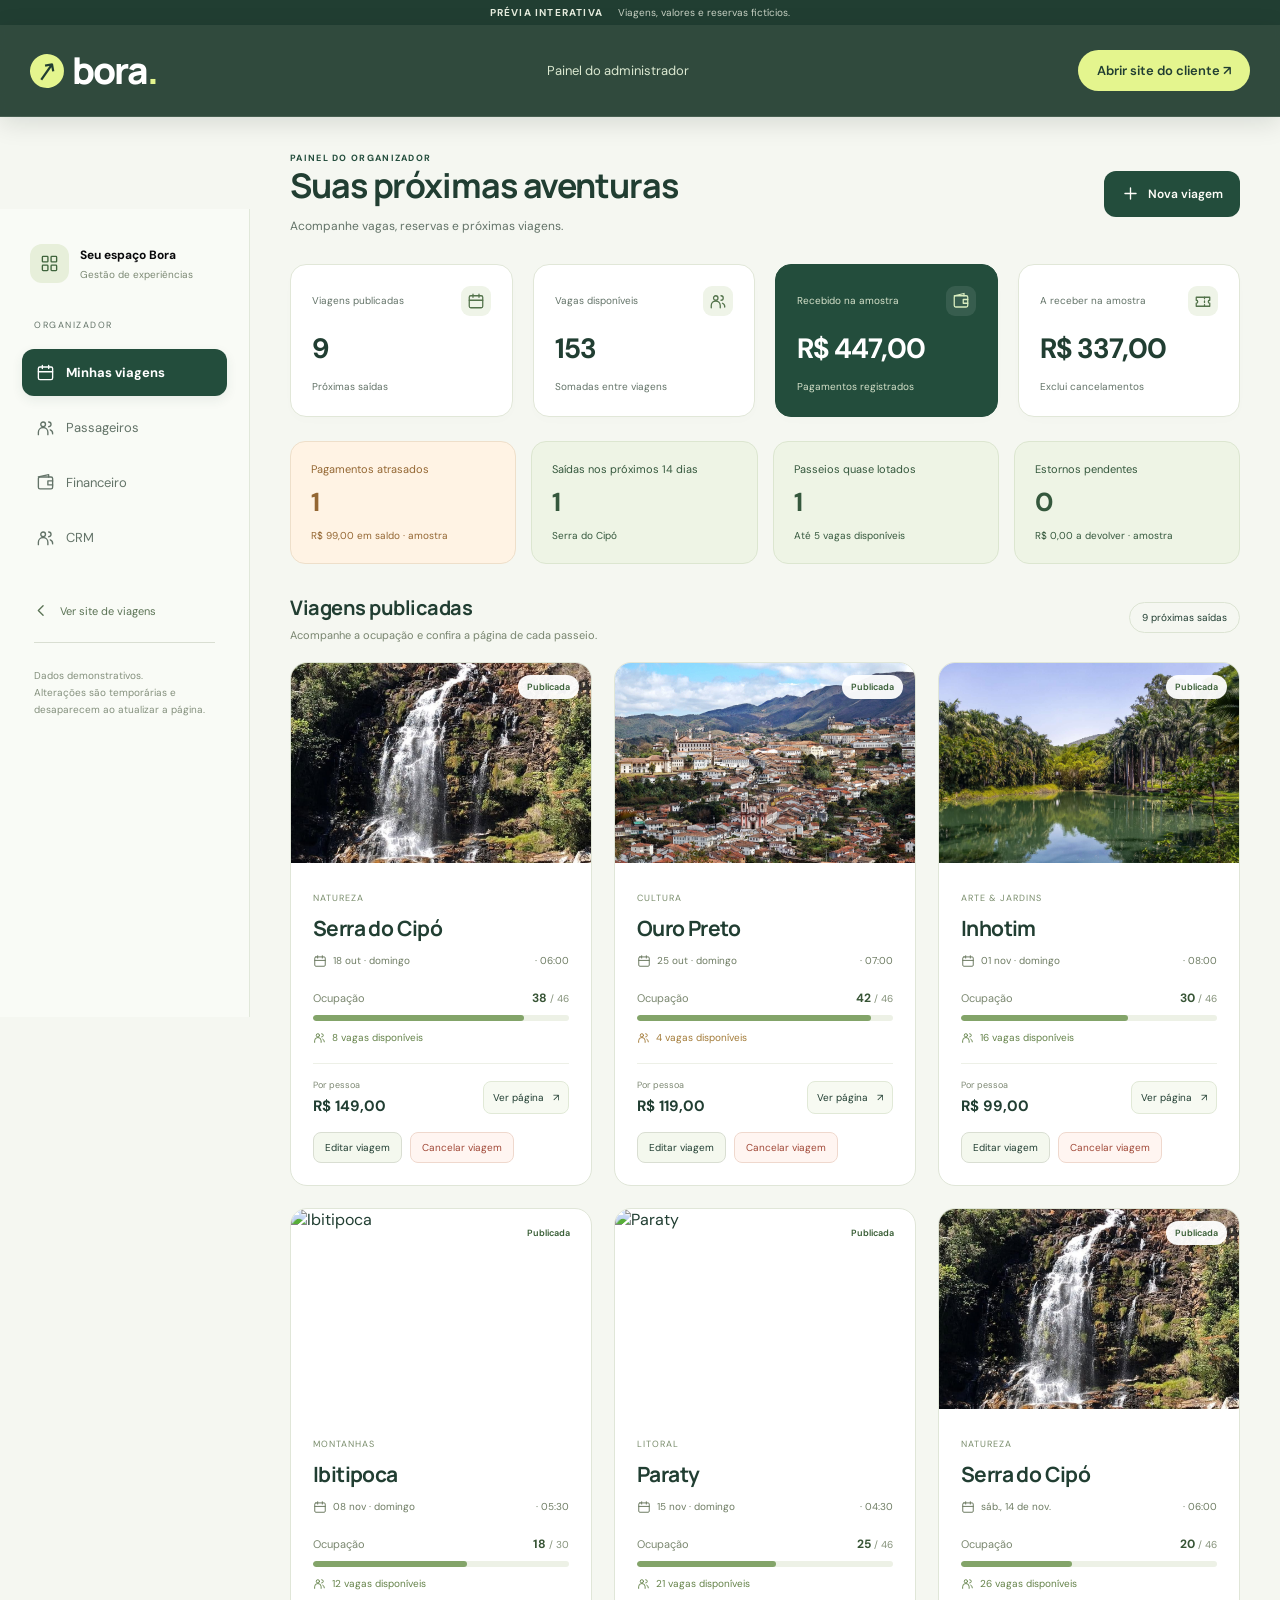
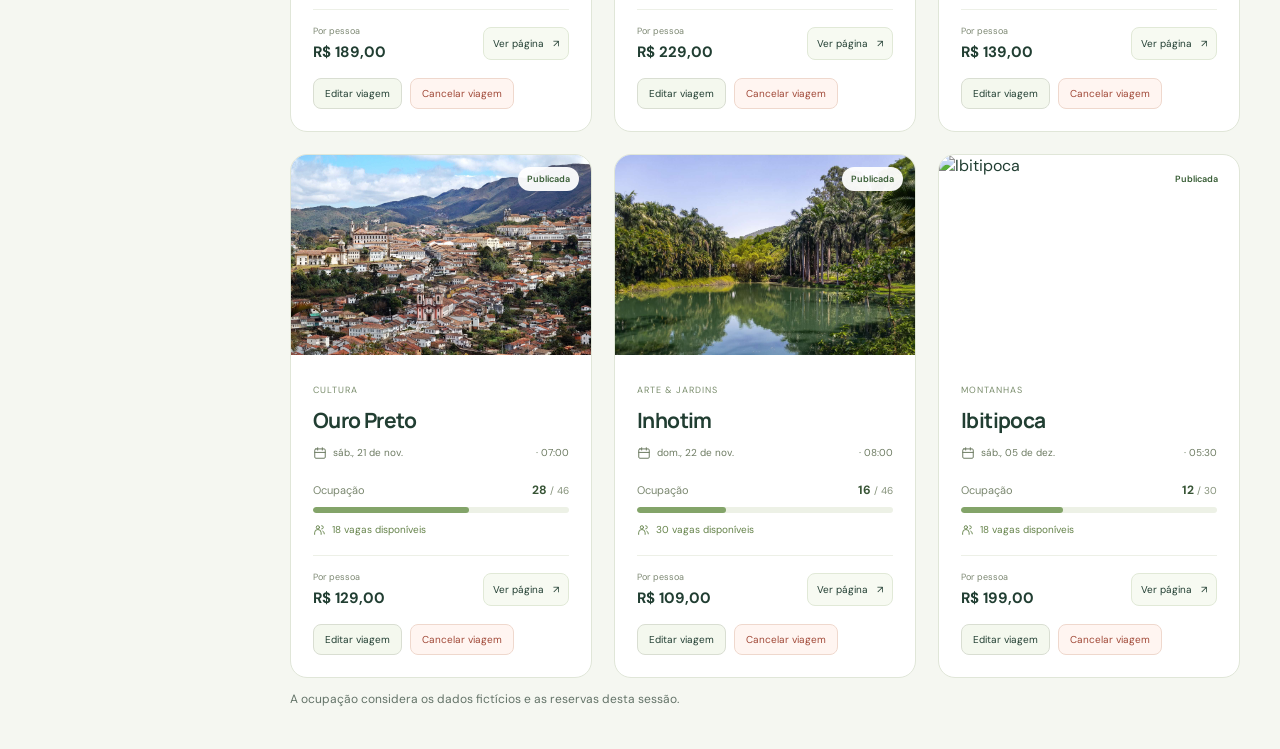
==== commit 1187f1a4: "Add mobile CRM with contacts funnel and WhatsApp actions" ====
--- a/administrador/index.html
+++ b/administrador/index.html
@@ -5,7 +5,7 @@
   <meta name="description" content="Conceito de uma plataforma de viagens bate-volta, reservas e organização de passageiros.">
   <title>Bora — painel do administrador</title>
   <link rel="icon" type="image/svg+xml" href="data:image/svg+xml,%3Csvg xmlns='http://www.w3.org/2000/svg' viewBox='0 0 64 64'%3E%3Crect width='64' height='64' rx='18' fill='%2316a34a'/%3E%3Ctext x='14' y='47' font-family='Arial' font-size='48' font-weight='bold' fill='white'%3Eb%3C/text%3E%3C/svg%3E">
-  <link rel="stylesheet" href="styles.css?v=reservas-2"><link rel="stylesheet" href="theme.css?v=reservas-2"><link rel="stylesheet" href="explorer.css?v=mobile-admin"><script src="grid.js" defer></script><script src="header.js" defer></script><script src="app.js?v=admin-separado" defer></script><script src="selects.js" defer></script><script src="management.js?v=1" defer></script>
+  <link rel="stylesheet" href="styles.css?v=reservas-2"><link rel="stylesheet" href="theme.css?v=reservas-2"><link rel="stylesheet" href="explorer.css?v=crm-1"><script src="grid.js" defer></script><script src="header.js" defer></script><script src="app.js?v=crm-1" defer></script><script src="selects.js" defer></script><script src="management.js?v=1" defer></script><script src="crm.js?v=1" defer></script>
 </head>
 <body>
   <div class="demo-bar">PRÉVIA INTERATIVA <span>Viagens, valores e reservas fictícios.</span></div>
--- a/administrador/explorer.css
+++ b/administrador/explorer.css
@@ -168,3 +168,6 @@
 .admin-main .table-scroll{overflow:visible}.admin-main table,.admin-main tbody{display:block;width:100%;min-width:0}.admin-main thead{display:none}.admin-main tbody tr{display:block;padding:16px;border-bottom:1px solid #e2e9da;background:#fff}.admin-main tbody td{display:flex;justify-content:space-between;align-items:flex-start;flex-wrap:wrap;gap:6px;padding:8px 0;border:0;min-width:0;width:100%;font-size:12px;overflow-wrap:anywhere}.admin-main tbody td:before{content:attr(data-label);font-size:10px;font-weight:600;color:#7c8a71;margin-right:auto;padding-right:12px}.admin-main tbody td small{width:100%;text-align:right;margin:0}.admin-main tbody td:first-child{font-size:15px}.admin-main tbody td:last-child{display:block;padding-top:12px}.row-actions{display:grid;grid-template-columns:1fr 1fr;min-width:0;gap:8px}.row-actions .table-action{min-height:43px;font-size:11px}.admin-main .panel-heading{padding:18px}.money-row{align-items:flex-start;flex-direction:column;gap:12px}.money-row strong{align-self:flex-end;font-size:20px}.money-row p{line-height:1.7}.payment-history p{line-height:1.7}.payment-history .table-action{min-height:42px}
 dialog{width:calc(100% - 20px);max-width:500px;margin:auto;padding:22px 18px;border-radius:22px;max-height:calc(100svh - 30px)}dialog form{max-height:calc(100svh - 145px);padding-bottom:8px}.dialog-header h2{font-size:21px}.form-actions{position:sticky;bottom:0;background:#fff;padding:14px 0 2px;z-index:3}.form-actions .button{min-height:46px;flex:1}.form-grid .field-pair{grid-template-columns:1fr}.control{font-size:16px!important}.select-trigger{min-height:46px}.select-option{min-height:46px}
 }
+
+.crm-toolbar{display:flex;gap:16px;justify-content:space-between;margin-bottom:12px}.crm-search{display:flex;align-items:center;gap:10px;max-width:420px;flex:1}.crm-search>svg{flex-shrink:0}.crm-disclaimer{margin-bottom:24px}.crm-board{display:grid;grid-template-columns:repeat(4,minmax(0,1fr));gap:16px;align-items:start}.crm-column{background:#edf2e6;border-radius:16px;padding:14px;min-width:0;min-height:180px}.crm-column-heading{display:flex;align-items:center;justify-content:space-between;gap:8px;margin:4px 0 17px}.crm-column-heading h2{font-size:12px}.crm-column-heading>span{background:#fff;border-radius:8px;padding:5px 9px;font-size:11px}.crm-card{background:#fff;border:1px solid #dde6d4;border-radius:13px;padding:16px;margin-bottom:12px}.crm-person{display:flex;gap:9px;align-items:center}.crm-person>span{display:grid;place-items:center;border-radius:50%;background:#e6efd9;width:32px;height:32px;flex-shrink:0;font-size:10px;font-weight:700}.crm-person h3{font-size:13px}.crm-person small{font-size:9px;color:#7c8c72;overflow-wrap:anywhere}.crm-card>p{font-size:11px;line-height:1.7;margin-top:12px}.crm-return{display:flex;align-items:center;gap:5px;font-size:10px;color:#718463;margin-top:10px}.crm-return svg{width:13px;height:13px}.crm-notes{color:#839078}.crm-stage-label{display:block;font-size:9px;color:#6d7c63;margin-top:14px}.crm-stage-label .select-trigger{font-size:11px;margin-top:6px}.crm-card-actions{display:flex;gap:8px;margin-top:14px}.crm-card-actions button{flex:1;min-height:40px;font-size:10px}.crm-empty{font-size:11px;color:#87957a;line-height:1.6;padding:10px 0}.crm-conversation-actions{display:flex;gap:10px;flex-wrap:wrap}.crm-column .select-options{max-width:none}.crm-column:last-child .select-options{left:auto;right:0}
+@media(max-width:1200px){.crm-board{grid-template-columns:repeat(2,minmax(0,1fr))}}@media(max-width:700px){.admin-sidebar{grid-template-columns:repeat(4,minmax(0,1fr))}.admin-sidebar button{font-size:10px;gap:4px;padding:10px 3px}.admin-sidebar button svg{width:14px}.crm-board{grid-template-columns:1fr}.crm-toolbar{flex-direction:column}.crm-search{max-width:none}.crm-toolbar>.button{min-height:46px}.crm-card{padding:18px}.crm-person h3{font-size:15px}.crm-person small{font-size:11px}.crm-card>p{font-size:12px}.crm-card-actions button{min-height:44px;font-size:12px}.crm-stage-label{font-size:11px}.crm-stage-label .select-trigger{font-size:13px}.crm-column-heading h2{font-size:14px}.crm-conversation-actions .button{width:100%;min-height:44px}}
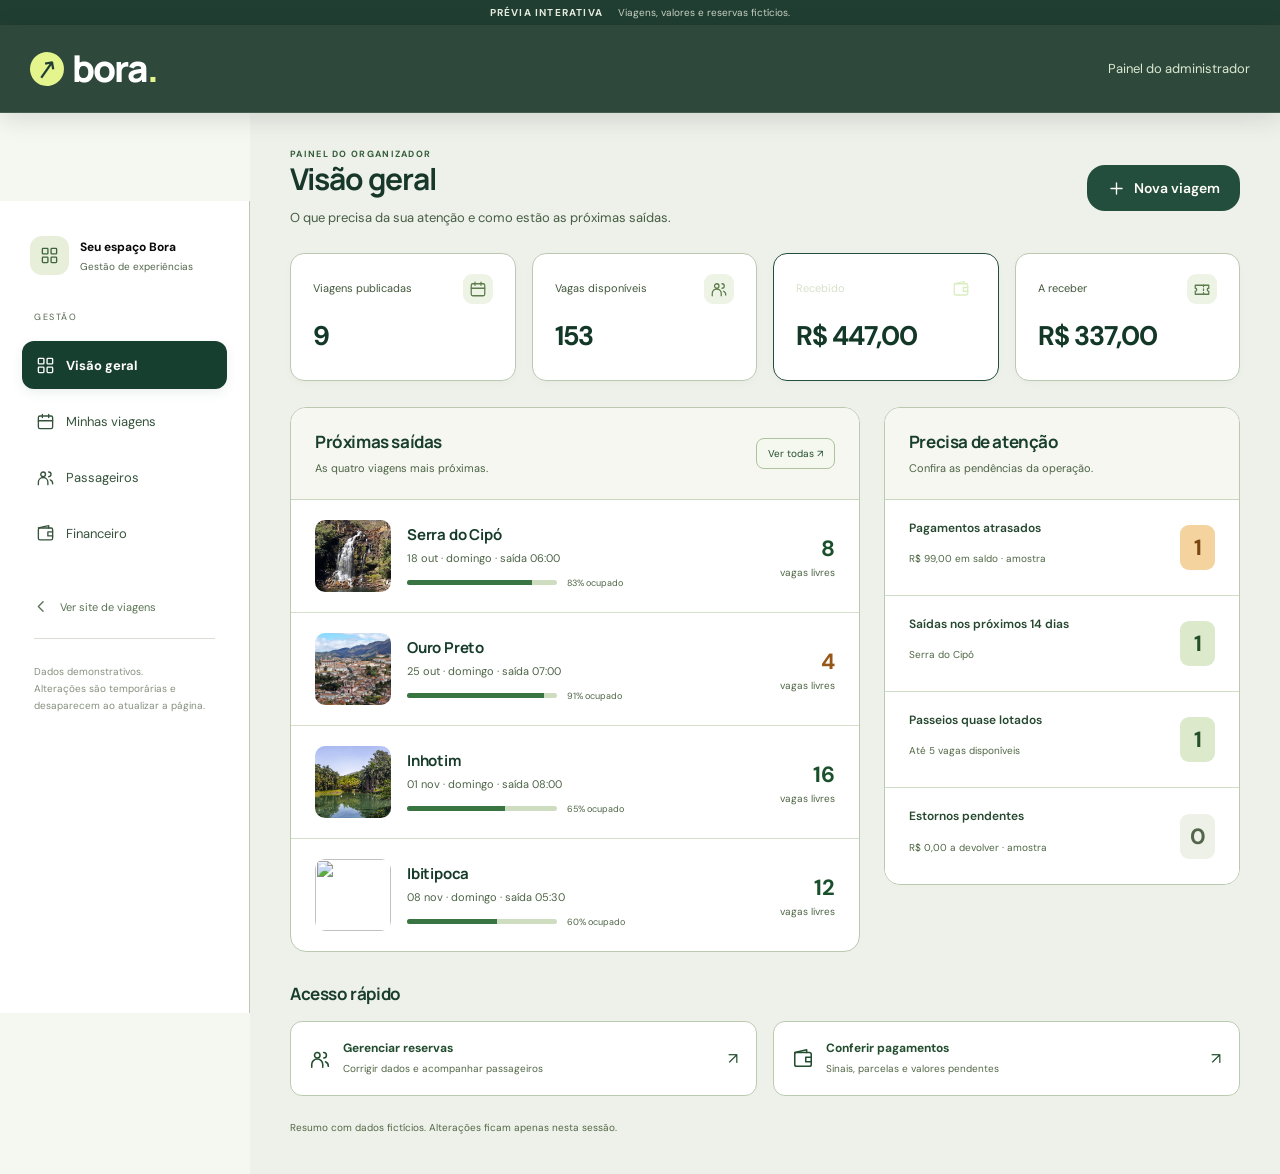
==== commit 04c8f591: "Update coastal client and mobile admin with excursion editor and financial entries" ====
--- a/administrador/index.html
+++ b/administrador/index.html
@@ -5,11 +5,13 @@
   <meta name="description" content="Conceito de uma plataforma de viagens bate-volta, reservas e organização de passageiros.">
   <title>Bora — painel do administrador</title>
   <link rel="icon" type="image/svg+xml" href="data:image/svg+xml,%3Csvg xmlns='http://www.w3.org/2000/svg' viewBox='0 0 64 64'%3E%3Crect width='64' height='64' rx='18' fill='%2316a34a'/%3E%3Ctext x='14' y='47' font-family='Arial' font-size='48' font-weight='bold' fill='white'%3Eb%3C/text%3E%3C/svg%3E">
-  <link rel="stylesheet" href="styles.css?v=reservas-2"><link rel="stylesheet" href="theme.css?v=reservas-2"><link rel="stylesheet" href="explorer.css?v=crm-1"><script src="grid.js" defer></script><script src="header.js" defer></script><script src="app.js?v=crm-1" defer></script><script src="selects.js" defer></script><script src="management.js?v=1" defer></script><script src="crm.js?v=1" defer></script>
-</head>
+  <link rel="stylesheet" href="styles.css?v=20261006-final"><link rel="stylesheet" href="theme.css?v=20261006-final"><link rel="stylesheet" href="explorer.css?v=20261006-final"><script src="grid.js?v=20261006-final" defer></script><script src="header.js?v=20261006-final" defer></script><script src="app.js?v=20261006-final" defer></script><script src="selects.js?v=20261006-final" defer></script><script src="management.js?v=20261006-final" defer></script>
+<link rel="stylesheet" href="organization.css?v=20261006-final"><script src="organization.js?v=20261006-final" defer></script>
+<link rel="stylesheet" href="trip-editor.css?v=20261006-final"><script src="trip-editor.js?v=20261006-final" defer></script>
+<script src="passengers.js?v=20261006-final" defer></script><link rel="stylesheet" href="expand-controls.css?v=20261006-final"><link rel="stylesheet" href="finance-entries.css?v=20261006-final"><script src="finance-entries.js?v=20261006-final" defer></script></head>
 <body>
   <div class="demo-bar">PRÉVIA INTERATIVA <span>Viagens, valores e reservas fictícios.</span></div>
-  <header class="site-header"><div class="header-inner"><a class="logo" href="#organizador"><span class="brand-symbol">↗</span>bora<span>.</span></a><span class="admin-site-label">Painel do administrador</span><a class="organizer-link" href="../cliente/" target="_blank" rel="noopener">Abrir site do cliente ↗</a></div></header>
+  <header class="site-header"><div class="header-inner"><a class="logo" href="#organizador"><span class="brand-symbol">↗</span>bora<span>.</span></a><span class="admin-site-label">Painel do administrador</span></div></header>
   <main id="app"></main>
   <footer class="site-footer"><div><a class="logo" href="#viagens"><span class="brand-symbol" aria-hidden="true">↗</span>bora<span>.</span></a><p>Um dia de viagem. Muitas histórias para contar.</p></div><span>Conceito de produto · sem reservas ou cobranças reais</span></footer>
   <dialog id="booking-dialog" aria-labelledby="booking-title"></dialog>
@@ -17,4 +19,3 @@
   <div id="toast" role="status" aria-live="polite"></div>
 </body>
 </html>
-
--- a/administrador/explorer.css
+++ b/administrador/explorer.css
@@ -171,3 +171,8 @@
 
 .crm-toolbar{display:flex;gap:16px;justify-content:space-between;margin-bottom:12px}.crm-search{display:flex;align-items:center;gap:10px;max-width:420px;flex:1}.crm-search>svg{flex-shrink:0}.crm-disclaimer{margin-bottom:24px}.crm-board{display:grid;grid-template-columns:repeat(4,minmax(0,1fr));gap:16px;align-items:start}.crm-column{background:#edf2e6;border-radius:16px;padding:14px;min-width:0;min-height:180px}.crm-column-heading{display:flex;align-items:center;justify-content:space-between;gap:8px;margin:4px 0 17px}.crm-column-heading h2{font-size:12px}.crm-column-heading>span{background:#fff;border-radius:8px;padding:5px 9px;font-size:11px}.crm-card{background:#fff;border:1px solid #dde6d4;border-radius:13px;padding:16px;margin-bottom:12px}.crm-person{display:flex;gap:9px;align-items:center}.crm-person>span{display:grid;place-items:center;border-radius:50%;background:#e6efd9;width:32px;height:32px;flex-shrink:0;font-size:10px;font-weight:700}.crm-person h3{font-size:13px}.crm-person small{font-size:9px;color:#7c8c72;overflow-wrap:anywhere}.crm-card>p{font-size:11px;line-height:1.7;margin-top:12px}.crm-return{display:flex;align-items:center;gap:5px;font-size:10px;color:#718463;margin-top:10px}.crm-return svg{width:13px;height:13px}.crm-notes{color:#839078}.crm-stage-label{display:block;font-size:9px;color:#6d7c63;margin-top:14px}.crm-stage-label .select-trigger{font-size:11px;margin-top:6px}.crm-card-actions{display:flex;gap:8px;margin-top:14px}.crm-card-actions button{flex:1;min-height:40px;font-size:10px}.crm-empty{font-size:11px;color:#87957a;line-height:1.6;padding:10px 0}.crm-conversation-actions{display:flex;gap:10px;flex-wrap:wrap}.crm-column .select-options{max-width:none}.crm-column:last-child .select-options{left:auto;right:0}
 @media(max-width:1200px){.crm-board{grid-template-columns:repeat(2,minmax(0,1fr))}}@media(max-width:700px){.admin-sidebar{grid-template-columns:repeat(4,minmax(0,1fr))}.admin-sidebar button{font-size:10px;gap:4px;padding:10px 3px}.admin-sidebar button svg{width:14px}.crm-board{grid-template-columns:1fr}.crm-toolbar{flex-direction:column}.crm-search{max-width:none}.crm-toolbar>.button{min-height:46px}.crm-card{padding:18px}.crm-person h3{font-size:15px}.crm-person small{font-size:11px}.crm-card>p{font-size:12px}.crm-card-actions button{min-height:44px;font-size:12px}.crm-stage-label{font-size:11px}.crm-stage-label .select-trigger{font-size:13px}.crm-column-heading h2{font-size:14px}.crm-conversation-actions .button{width:100%;min-height:44px}}
+
+/* Kanban */
+.crm-board{align-items:stretch}.crm-column{border:1px solid transparent;transition:background .18s,border-color .18s;min-height:360px}.crm-column-heading{border-top:3px solid #8a9c73;padding-top:14px}.crm-column:nth-child(2) .crm-column-heading{border-color:#dba83c}.crm-column:nth-child(3) .crm-column-heading{border-color:#337e63}.crm-column:nth-child(4) .crm-column-heading{border-color:#759eb0}.crm-column.is-drop-target{background:#dcebd1;border-color:#4a7851}.crm-card{transition:box-shadow .18s,opacity .18s}.crm-card:hover{box-shadow:0 6px 18px #203b2510}.crm-card.is-dragging{opacity:.45}.crm-card-top{display:flex;justify-content:space-between;align-items:center;margin-bottom:12px}.crm-card-tag{font-size:10px;letter-spacing:.06em;color:#87957c}.crm-drag-handle{cursor:grab;font-size:23px;color:#849377;line-height:1;padding:3px 8px;user-select:none}.crm-drag-handle:active{cursor:grabbing}.crm-board-help{font-size:12px;color:#6b7e60;margin:0 0 18px}.crm-stage-tabs{display:none}
+@media(min-width:1000px){.crm-board{grid-template-columns:repeat(4,minmax(0,1fr))}}
+@media(max-width:700px){.crm-stage-tabs{display:grid;grid-template-columns:1fr 1fr;gap:8px;margin-bottom:16px}.crm-stage-tabs button{border:1px solid #dfe7d7;background:#fff;color:#526a49;border-radius:12px;padding:12px 10px;min-height:48px;display:flex;align-items:center;justify-content:space-between;gap:8px;font-size:11px;text-align:left}.crm-stage-tabs button[aria-pressed=true]{background:#214c3b;color:#fff;border-color:#214c3b}.crm-stage-tabs span{background:#eaf0e3;color:#214c3b;border-radius:6px;padding:3px 7px;font-size:10px}.crm-column{display:none;min-height:180px}.crm-column.is-mobile-active{display:block}.crm-drag-handle{display:none}.crm-board-help{font-size:11px}}
--- a/administrador/organization.css
+++ b/administrador/organization.css
@@ -0,0 +1,12 @@
+.admin-main .page-heading{margin-bottom:24px}.admin-main .page-heading h1{font-size:30px;letter-spacing:-1px}.admin-main .page-heading p{font-size:13px;line-height:1.7}.admin-main .stats{gap:16px;margin-bottom:26px}.admin-main .stat{padding:20px 22px;min-height:105px;background:white!important;color:#234d3c!important;border:1px solid #dfe6d9;box-shadow:none;border-radius:14px}.admin-main .stat-label{font-size:11px;gap:12px;line-height:1.5}.admin-main .stat-label svg{background:#edf3e5;color:#5e7d4c}.admin-main .stat strong{font-size:27px;margin-top:14px;color:#234d3c}.admin-main .stats:has(.stat:nth-child(2):last-child){grid-template-columns:repeat(2,minmax(0,1fr));max-width:640px}.overview-layout{display:grid;grid-template-columns:minmax(0,1.6fr) minmax(300px,1fr);gap:24px;align-items:start}.overview-next,.overview-attention{background:#fff;border:1px solid #dfe6d9;border-radius:16px;overflow:hidden}.overview-panel-heading{display:flex;align-items:center;justify-content:space-between;gap:16px;padding:22px 24px;border-bottom:1px solid #e9eee3}.overview-panel-heading h2,.overview-shortcuts>h2{font-size:17px;letter-spacing:-.4px}.overview-panel-heading p{font-size:11px;color:#7d8b72;line-height:1.7;margin-top:6px}.overview-departure{display:flex;align-items:center;gap:16px;padding:20px 24px;border-bottom:1px solid #edf0e9}.overview-departure:last-child{border-bottom:0}.overview-departure>img{width:76px;height:72px;border-radius:10px;object-fit:cover}.overview-departure>div{flex:1;min-width:0}.overview-departure h3{font-size:15px;letter-spacing:-.2px}.overview-departure p{font-size:11px;color:#7a886e;margin-top:6px}.overview-capacity{display:flex;align-items:center;gap:10px;margin-top:12px}.overview-capacity .track{height:5px;flex:1;max-width:150px;margin:0;background:#ebf1e4}.overview-capacity>span{font-size:9px;color:#839175;white-space:nowrap}.overview-seats{font-size:10px;color:#7c8d6e;text-align:right;min-width:65px}.overview-seats b{display:block;font-size:22px;color:#335d42;margin-bottom:3px}.overview-seats.is-low b{color:#ad732d}.overview-pending-list{display:flex;flex-direction:column;gap:0;margin:0!important;padding:0}.overview-pending-list>button.attention-row{background:white;border:0;border-bottom:1px solid #edf0e9;border-radius:0;padding:20px 24px;display:grid;grid-template-columns:1fr 35px;gap:7px 16px;min-height:96px;text-align:left}.overview-pending-list>button:last-child{border-bottom:0}.attention-row>span{font-size:12px;color:#3c5d42}.attention-row>b{grid-column:2;grid-row:1/3;font-size:22px;color:#547349;align-self:center;text-align:center;background:#f0f5e8;border-radius:9px;padding:8px 0}.attention-row>small{font-size:10px;color:#869278;line-height:1.6}.overview-pending-list .attention-urgent{border-left:3px solid #d4a264;background:#fffaf1}.attention-row.attention-urgent>b{background:#ffecd4;color:#a7702e}.attention-row.attention-clear{opacity:.65}.overview-shortcuts{margin-top:30px}.overview-shortcuts>h2{margin-bottom:16px}.overview-shortcuts>div{display:grid;grid-template-columns:repeat(3,minmax(0,1fr));gap:16px}.overview-shortcuts button{display:flex;gap:12px;align-items:center;background:#edf2e7;border:1px solid #e0e7d9;border-radius:12px;padding:18px;text-align:left;color:#345742}.overview-shortcuts button>svg{width:22px;height:22px}.overview-shortcuts button>span:first-of-type{flex:1}.overview-shortcuts b{display:block;font-size:12px}.overview-shortcuts small{display:block;font-size:10px;color:#859075;line-height:1.6;margin-top:5px}.overview-demo-note{font-size:10px;color:#89957f;margin-top:25px}.overview-empty{padding:25px}.admin-trip-grid{grid-template-columns:repeat(3,minmax(0,1fr));gap:22px}.admin-trip-photo{height:180px}.admin-sidebar button{min-height:48px}.admin-section-heading{margin-bottom:20px}
+@media(max-width:1100px){.overview-layout{grid-template-columns:1fr}.overview-shortcuts>div{grid-template-columns:1fr}.admin-trip-grid{grid-template-columns:repeat(2,minmax(0,1fr))}}
+@media(max-width:700px){.admin-sidebar{grid-template-columns:repeat(5,minmax(0,1fr))}.admin-sidebar button{font-size:9px;gap:4px;padding:9px 2px;min-height:52px;flex-direction:column}.admin-sidebar button svg{width:17px;height:17px}.admin-main .page-heading h1{font-size:27px}.admin-main .page-heading{gap:15px;align-items:flex-start;flex-direction:column}.admin-main .page-heading>.button{width:100%;min-height:46px}.admin-main .stats{grid-template-columns:1fr 1fr;gap:10px}.admin-main .stat{padding:15px;min-height:102px}.admin-main .stat-label{font-size:10px}.admin-main .stat strong{font-size:23px}.admin-main .stat-label svg{width:22px;height:22px;padding:4px}.overview-layout{gap:20px}.overview-attention{grid-row:1}.overview-panel-heading{padding:20px}.overview-panel-heading h2{font-size:16px}.overview-departure{padding:18px;gap:12px}.overview-departure>img{width:55px;height:65px}.overview-departure h3{font-size:14px}.overview-departure p{font-size:10px}.overview-capacity{gap:7px}.overview-capacity>span{font-size:8px}.overview-seats{min-width:46px;font-size:9px}.overview-seats b{font-size:20px}.overview-pending-list>button.attention-row{padding:18px 20px;min-height:88px}.overview-shortcuts button{min-height:72px}.overview-shortcuts b{font-size:13px}.overview-shortcuts small{font-size:11px}.admin-trip-grid{grid-template-columns:1fr}}
+
+/* Stronger contrast for local administration. */
+body,.admin-main{background:#eef1ea;color:#18372b}.admin-sidebar{background:#fff;border-right:1px solid #bdc9b5}.admin-sidebar button{color:#36533c}.admin-sidebar button.active{background:#173f30;color:#fff}.admin-sidebar>p,.workspace-brand small,.admin-note{color:#52664b}.admin-main .page-heading p{color:#465d43}.admin-main .page-heading .eyebrow{color:#355d3b}.admin-main .stat{border-color:#bbc9b3;box-shadow:0 3px 10px #18372b06}.admin-main .stat-label{color:#43583b}.admin-main .stat strong{color:#133827}.admin-main .stat small{color:#526649}.overview-next,.overview-attention,.admin-panel{border-color:#bac9b0}.overview-panel-heading{background:#f5f7f0;border-bottom-color:#cbd6c1}.overview-panel-heading h2,.overview-shortcuts>h2{color:#193e2b}.overview-panel-heading p,.overview-departure p{color:#4d6346}.overview-departure{border-bottom-color:#d4decb}.overview-departure h3{color:#163c29}.overview-capacity>span,.overview-seats{color:#4e6545}.overview-capacity .track{background:#ceddc0}.overview-capacity .track i{background:#397543}.overview-seats b{color:#1a502b}.overview-seats.is-low b{color:#975719}.overview-pending-list>button.attention-row{border-bottom-color:#d2ddc8}.attention-row>span{color:#25472e;font-weight:600}.attention-row>small{color:#506744}.attention-row>b{background:#dceacb;color:#254e2a}.overview-pending-list .attention-urgent{background:#fff0d9;border-left:4px solid #af651c}.attention-row.attention-urgent>b{background:#f4d39f;color:#794611}.attention-row.attention-clear{opacity:1}.attention-row.attention-clear>b{background:#edf1e8;color:#53664b}.overview-shortcuts button{background:#fff;border-color:#bacbb0;color:#234d2f}.overview-shortcuts small,.overview-demo-note{color:#526746}.overview-shortcuts button:hover{background:#e0edcf;border-color:#6c9253}.admin-section-heading p,.admin-section-heading>span,.admin-trip-category,.admin-trip-date,.admin-trip-bottom small,.admin-trip-occupancy p{color:#4d6545}.admin-trip-card{border:1px solid #bdcbb3}.table-action{color:#244d30;border-color:#afc29f}.table-action:hover{background:#e1ecd5}.admin-main .fine-print,.admin-main td small,.admin-main .panel-heading>span{color:#4f6548}.crm-person small,.crm-notes,.crm-return,.crm-empty,.crm-card>p,.crm-stage-label{color:#4b6441}.crm-column{background:#e0e9d7;border-color:#bdcdb1}.crm-card{border-color:#aebf9e}.crm-column-heading h2,.crm-person h3{color:#23482c}
+.crm-header-button{background:#e4f58e;color:#173f30;border:0;min-height:44px;gap:8px;font-weight:700}.crm-header-button svg{width:18px;height:18px}.crm-header-button[aria-pressed=true]{background:#fff;box-shadow:0 0 0 2px #e4f58e}.crm-header-button:hover{background:#f1ffb0}
+@media(max-width:700px){.admin-sidebar{grid-template-columns:repeat(4,minmax(0,1fr));padding:10px 12px calc(10px + env(safe-area-inset-bottom,0px));gap:6px}.admin-sidebar button{min-height:58px;font-size:10px;border-radius:15px;gap:6px}.admin-sidebar button svg{width:21px;height:21px}.admin-sidebar button:active{transform:scale(.96)}.site-header .crm-header-button{min-height:44px;min-width:78px;font-size:12px;padding:10px 14px}.crm-header-button svg{width:18px;height:18px}}
+@media(max-width:700px){.admin-sidebar{position:fixed;top:auto;bottom:0;left:0;right:0;width:100%;z-index:60;min-height:0;background:rgba(255,255,255,.97);border:0;border-top:1px solid #c8d5bf;border-radius:22px 22px 0 0;box-shadow:0 -6px 24px #18372b12;backdrop-filter:blur(20px)}.admin-main{padding-bottom:115px}.admin-sidebar button{width:100%;margin:0}.admin-layout{padding-top:0}}
+.passenger-item{border-top:1px solid #d4decb}.passenger-item summary{display:flex;align-items:center;justify-content:space-between;gap:16px;list-style:none;padding:22px 24px;min-height:68px;font-size:15px;font-weight:700;color:#193e2b;cursor:pointer}.passenger-item summary::-webkit-details-marker{display:none}.passenger-item summary:hover{background:#f3f7ed}.passenger-chevron{font-size:22px;transition:transform .2s}.passenger-item[open] .passenger-chevron{transform:rotate(180deg)}.passenger-item[open] summary{background:#edf4e5}.passenger-content{padding:8px 24px 24px;display:grid;grid-template-columns:1fr 1fr;gap:20px 30px}.passenger-field{font-size:13px;line-height:1.7}.passenger-label{display:block;font-size:11px;color:#506744;font-weight:600;margin-bottom:7px}.passenger-field small{display:block;color:#526746}.passenger-field:last-child{grid-column:1/-1}.passenger-field .row-actions{display:flex;flex-wrap:wrap;gap:10px}.passenger-field .table-action{min-height:44px;padding:10px 18px}.passenger-item summary:focus-visible{outline:3px solid #397543;outline-offset:-3px}@media(max-width:700px){.passenger-item summary{padding:20px;font-size:15px}.passenger-content{padding:12px 20px 24px;grid-template-columns:1fr;gap:17px}.passenger-field .row-actions{display:grid;grid-template-columns:1fr 1fr}}
+.overview-shortcuts>div{grid-template-columns:repeat(2,minmax(0,1fr))}@media(max-width:700px){.overview-shortcuts>div{grid-template-columns:1fr}}
+button.admin-trip-photo{display:block;position:relative;width:100%;padding:0;border:0;overflow:hidden;cursor:pointer;text-align:left}button.admin-trip-photo img{height:100%;width:100%;object-fit:cover}
--- a/administrador/trip-editor.css
+++ b/administrador/trip-editor.css
@@ -0,0 +1,6 @@
+dialog.excursion-editor{width:calc(100% - 48px);max-width:1200px;max-height:calc(100svh - 40px);padding:0;border-radius:20px;color:#1b3f2c;background:#f8faf4}.editor-header{display:flex;align-items:flex-start;justify-content:space-between;padding:25px 30px;border-bottom:1px solid #d8e2ce;background:white}.editor-header span{font-size:10px;text-transform:uppercase;letter-spacing:1.5px;color:#526f43}.editor-header h2{font-size:27px;margin:8px 0}.editor-header p{font-size:12px;color:#59714e}.excursion-editor form{max-height:none;overflow:visible;padding:0}.editor-layout{display:grid;grid-template-columns:minmax(0,1fr) 300px;gap:30px;padding:28px 30px}.editor-fields>section{padding:24px;background:white;border:1px solid #cbd9be;border-radius:14px;margin-bottom:20px}.editor-section-title{display:flex;gap:12px;margin-bottom:22px}.editor-section-title>span{width:32px;height:32px;border-radius:9px;background:#e4edda;display:grid;place-items:center;font-size:11px;font-weight:700}.editor-section-title h3{font-size:17px}.editor-section-title p{font-size:11px;line-height:1.7;color:#657958;margin-top:5px}.editor-fields label{display:block;font-size:12px;font-weight:600;color:#35512b;margin-bottom:18px}.editor-fields .control{display:block;width:100%;margin-top:8px;min-height:45px;font-size:13px;resize:vertical}.editor-fields textarea{padding:12px;line-height:1.7}.editor-fields .field-pair{display:grid;grid-template-columns:1fr 1fr;gap:18px}.editor-origins{border:0;padding:0;margin:16px 0}.editor-origins legend{font-size:12px;font-weight:600;margin-bottom:12px}.editor-origins label{display:inline-flex;align-items:center;gap:8px;margin-right:18px;font-weight:400;font-size:11px}.editor-origins input{accent-color:#2e673c}.editor-fields small{font-size:10px;color:#657c55}.editor-upload{display:flex!important;align-items:center;gap:8px;background:#edf4e5;border:1px dashed #93ac7c;border-radius:10px;padding:14px;cursor:pointer}.editor-upload input{display:none}.editor-preview{position:sticky;top:20px;align-self:start}.editor-preview>span{font-size:11px;text-transform:uppercase;letter-spacing:1px;display:block;margin-bottom:15px}.editor-preview-photo{height:190px;background:#e6eedf;border-radius:16px 16px 0 0;overflow:hidden;display:grid;place-items:center}.editor-preview-photo img{width:100%;height:190px;object-fit:cover}.editor-preview-photo p{font-size:12px;color:#678056}.editor-preview-body{padding:20px;background:white;border:1px solid #ccdabc;border-radius:0 0 16px 16px}.editor-preview-body small{display:block;color:#637a52;font-size:10px;line-height:1.7}.editor-preview-body h3{font-size:23px;margin:12px 0;overflow-wrap:anywhere}.editor-preview-body p{font-size:12px;line-height:1.8;color:#657952;overflow-wrap:anywhere}.editor-preview-body strong{font-size:20px;display:block;margin:22px 0 8px}.editor-preview-note{font-size:11px;line-height:1.8;color:#627751;margin-top:20px}.editor-stop{position:relative;display:grid;grid-template-columns:120px 1fr;gap:0 15px;padding:18px 35px 0 18px;background:#f7faf2;border:1px solid #d4e1c7;border-radius:12px;margin-bottom:14px}.editor-stop>label:nth-child(3){grid-column:1/-1}.editor-stop textarea{min-height:65px}.editor-remove{position:absolute;right:8px;top:8px;border:0;background:transparent;color:#667b54;padding:3px}.editor-remove svg{width:17px}.editor-footer{position:sticky;bottom:0;z-index:5;display:flex;align-items:center;gap:12px;padding:18px 30px;background:#fffffff5;border-top:1px solid #c9d6bc;backdrop-filter:blur(10px)}.editor-footer>span{font-size:11px;color:#61774f;margin-right:auto}.editor-footer .button{min-height:44px;font-size:12px}#editor-error{color:#a63b27;padding:0 30px 18px;font-size:13px}#editor-error:empty{display:none}
+@media(max-width:800px){.editor-layout{grid-template-columns:1fr}.editor-preview{position:static;display:none}}
+@media(max-width:650px){dialog.excursion-editor{width:100%;max-width:none;max-height:100svh;height:100svh;border-radius:0;margin:0}.editor-header{padding:22px 18px}.editor-header h2{font-size:23px}.editor-header p{font-size:11px;line-height:1.7}.editor-layout{padding:18px;gap:0}.editor-fields>section{padding:18px}.editor-fields .field-pair{grid-template-columns:1fr;gap:0}.editor-fields .control{font-size:16px;min-height:48px}.editor-section-title h3{font-size:15px}.editor-stop{grid-template-columns:1fr;padding:18px 30px 0 14px}.editor-stop>label:nth-child(3){grid-column:auto}.editor-footer{padding:14px 18px calc(14px + env(safe-area-inset-bottom,0px));flex-wrap:wrap}.editor-footer>span{width:100%;font-size:10px}.editor-footer .button{flex:1;min-height:48px;font-size:11px}.excursion-editor form{max-height:none}.editor-origins label{display:flex;min-height:32px;font-size:12px}#editor-error{padding:0 18px 15px}}
+
+dialog.excursion-editor{overflow-y:auto;overflow-x:hidden;overscroll-behavior:contain}.editor-origins input{width:18px;height:18px;flex-shrink:0}
+
--- a/administrador/expand-controls.css
+++ b/administrador/expand-controls.css
@@ -0,0 +1,7 @@
+/* Consistent expand controls: plus when closed, minus when open. */
+.select-chevron,.passenger-chevron{position:relative;display:inline-flex;align-items:center;justify-content:center;width:26px;height:26px;border-radius:50%;background:rgba(83,119,76,.09);color:inherit;flex-shrink:0;font-size:0!important;transform:none!important}
+.select-chevron:before,.select-chevron:after,.passenger-chevron:before,.passenger-chevron:after{content:"";position:absolute;width:10px;height:1.5px;background:currentColor;border-radius:2px;transition:transform .18s,opacity .18s}
+.select-chevron:after,.passenger-chevron:after{transform:rotate(90deg)}
+.select-trigger[aria-expanded=true] .select-chevron:after,.passenger-item[open] .passenger-chevron:after{transform:rotate(0);opacity:0}
+.faq-item summary{display:flex;align-items:center;justify-content:space-between;gap:20px;list-style:none}.faq-item summary::-webkit-details-marker{display:none}.faq-item summary:after{content:"+";display:grid;place-items:center;width:26px;height:26px;flex-shrink:0;border-radius:50%;background:rgba(83,119,76,.09);font-size:20px;font-weight:400}.faq-item[open] summary:after{content:"−"}
+@media(prefers-reduced-motion:reduce){.select-chevron:after,.passenger-chevron:after{transition:none}}
--- a/administrador/finance-entries.css
+++ b/administrador/finance-entries.css
@@ -0,0 +1 @@
+.financial-entries{margin-bottom:30px}.entries-heading{display:flex;justify-content:space-between;align-items:center;gap:20px;margin-bottom:20px}.entries-heading h2{font-size:20px}.entries-heading p,.entries-note{font-size:12px;line-height:1.7;color:#506744;margin-top:8px}.entries-summary{display:grid;grid-template-columns:repeat(3,1fr);gap:12px}.entries-summary>div{padding:20px;background:white;border:1px solid #bbc9b3;border-radius:14px}.entries-summary span{display:block;font-size:11px;color:#506744}.entries-summary b{display:block;font-size:23px;margin-top:10px}.entry-list{margin-top:20px;background:white;border:1px solid #bbc9b3;border-radius:14px;overflow:hidden}.entry-item+ .entry-item{border-top:1px solid #d4decb}.entry-item summary{list-style:none;padding:20px;display:flex;justify-content:space-between;align-items:center;gap:16px;cursor:pointer}.entry-item summary::-webkit-details-marker{display:none}.entry-item summary b{font-size:14px}.entry-item small{display:block;font-size:11px;color:#506744;margin-top:6px}.entry-item strong{white-space:nowrap;font-size:14px}.entry-receita{color:#28643a}.entry-despesa{color:#a34129}.entry-detail{padding:0 20px 20px;font-size:12px;line-height:1.8}.entry-detail button{margin:12px 6px 0 0;min-height:44px}.entries-empty{padding:24px;font-size:13px;color:#506744}@media(max-width:700px){.entries-heading{align-items:stretch;flex-direction:column}.entries-heading .button{min-height:48px}.entries-summary{grid-template-columns:1fr 1fr}.entries-summary>div:last-child{grid-column:1/-1}.entries-summary>div{padding:16px}.entries-summary b{font-size:21px}.entry-item summary{padding:18px;gap:10px}.entry-item summary>span{min-width:0;overflow-wrap:anywhere}}
